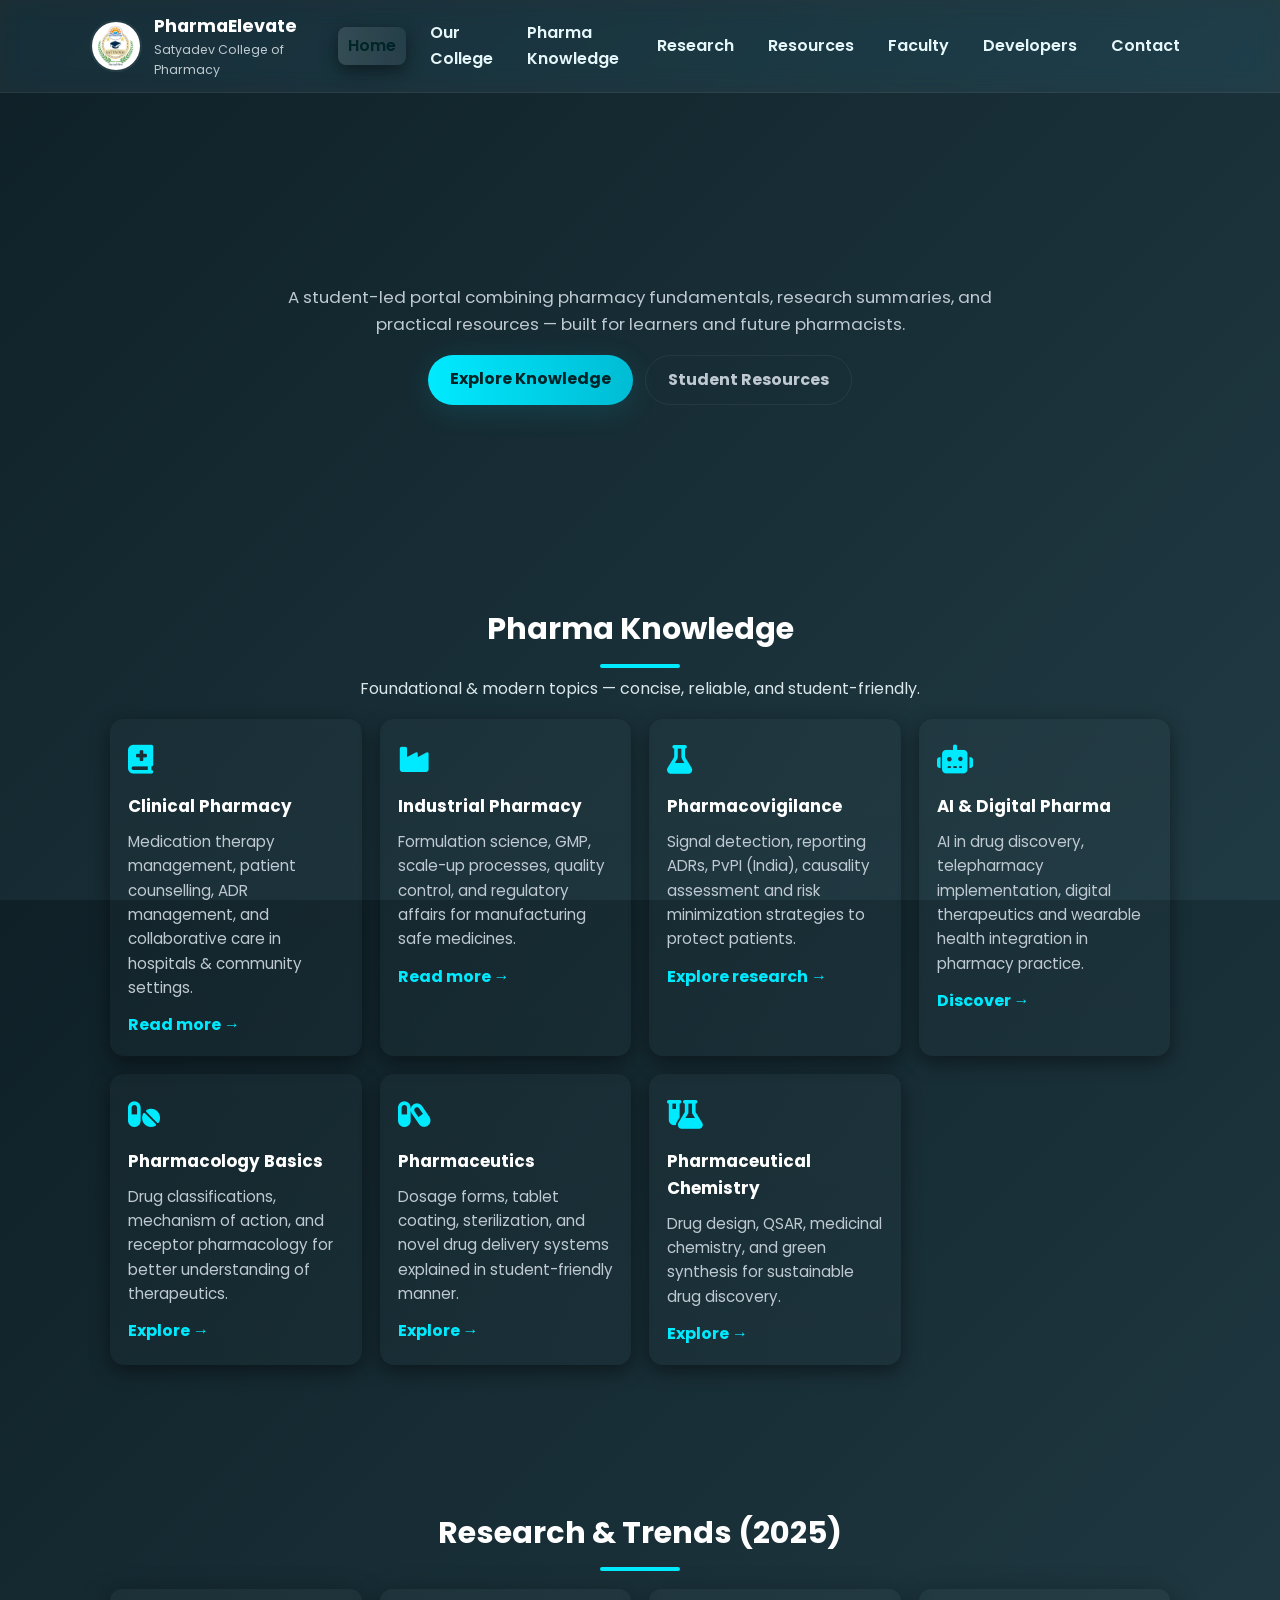
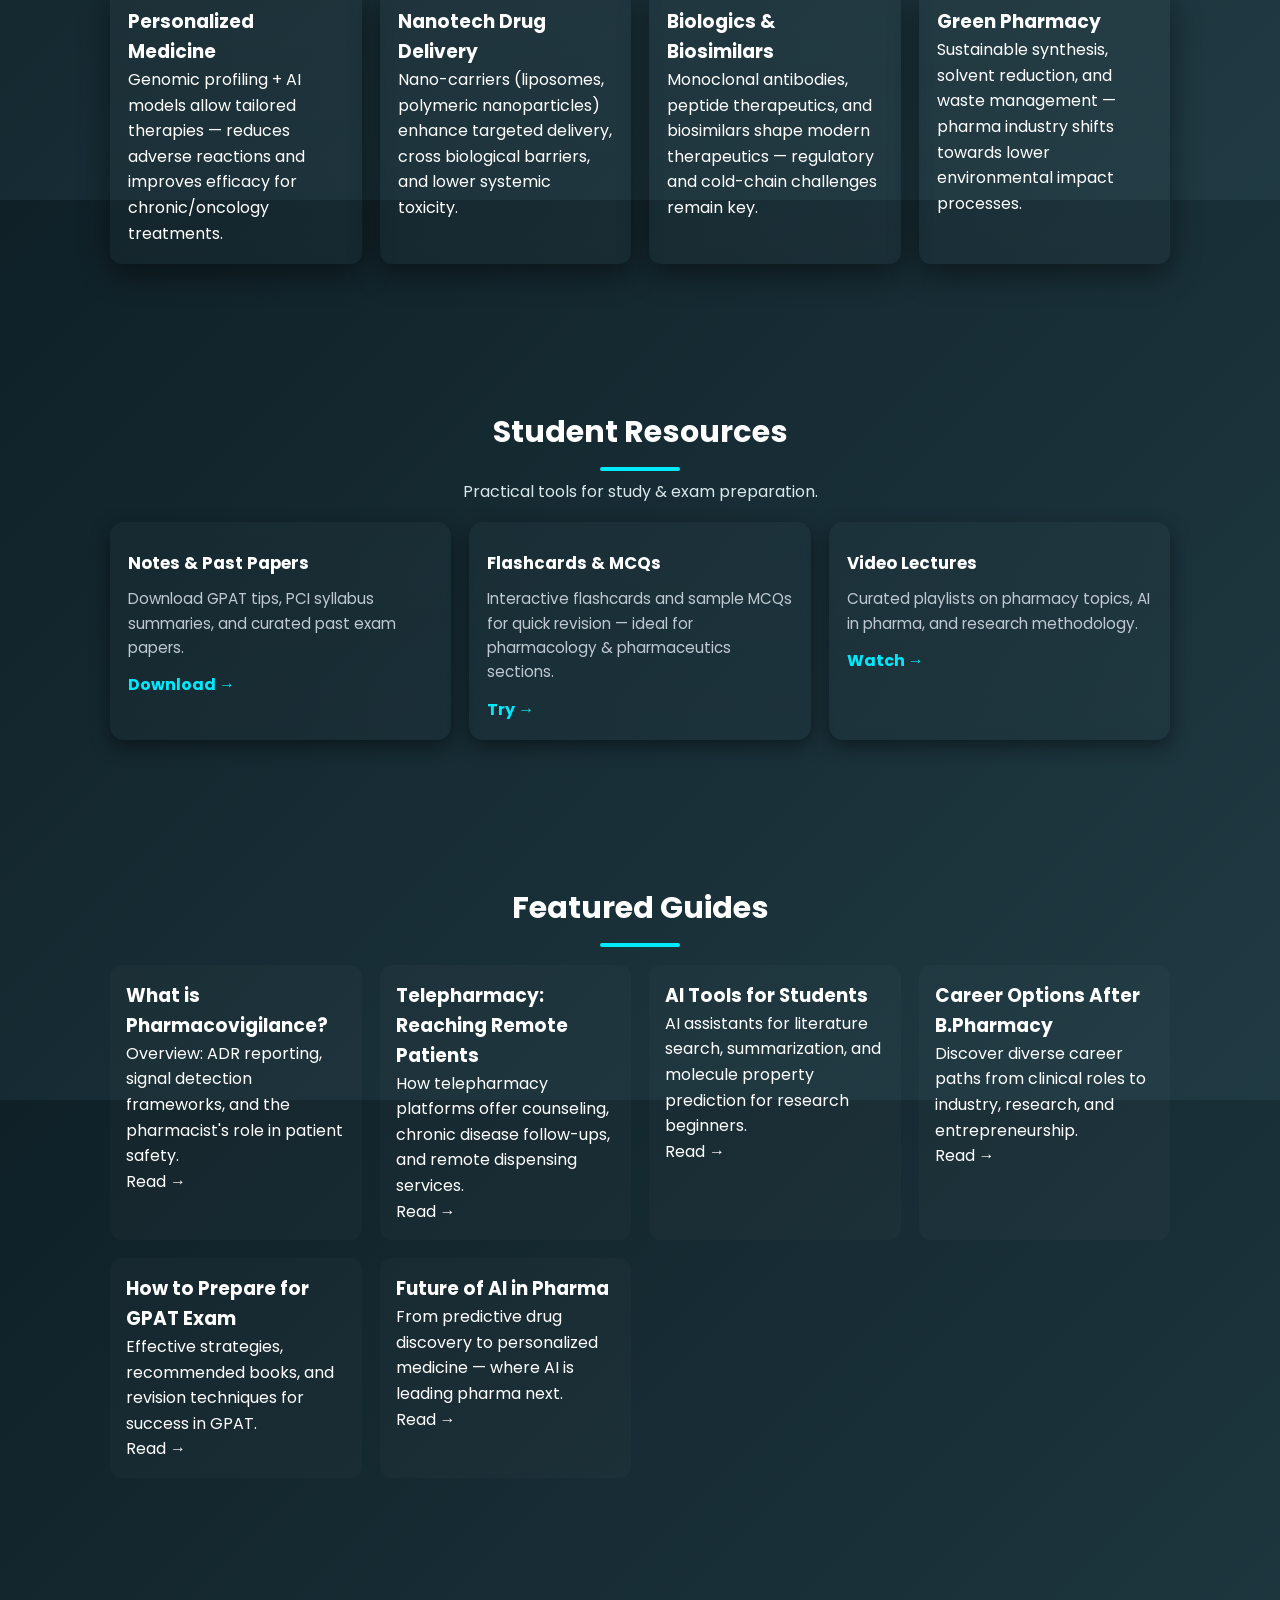
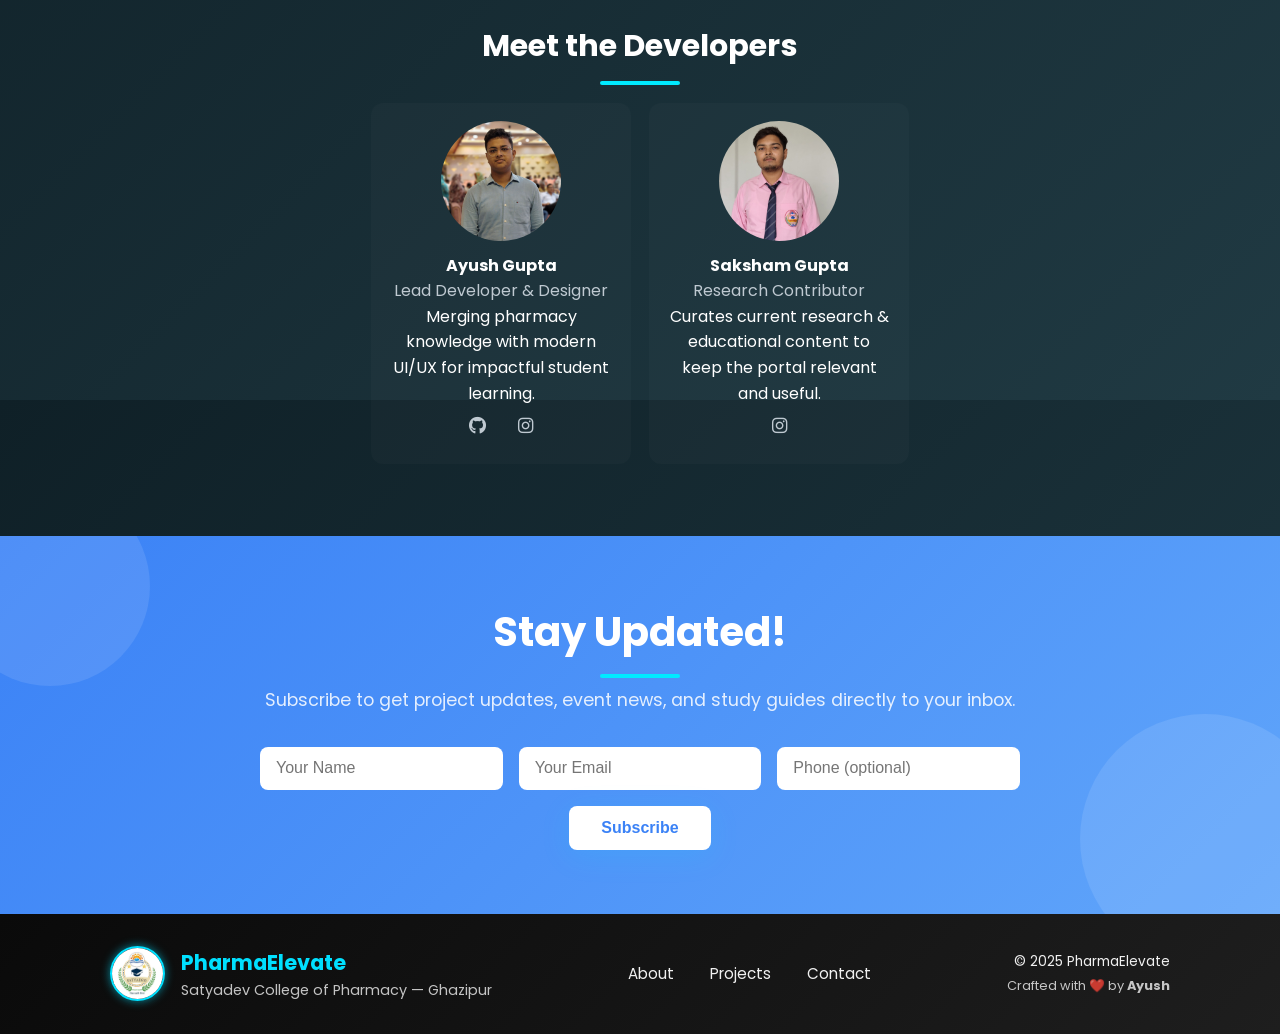
==== index.html @ 44f9075c "Update index.html" ====
<!doctype html>
<html lang="en">
<head>
  <meta charset="utf-8" />
  <meta name="viewport" content="width=device-width,initial-scale=1" />
  <title>PharmaElevate — Elevating Pharma Education</title>

  <!-- SEO -->
  <meta name="description" content="PharmaElevate — A student-led B.Pharmacy project (Satyadev College of Pharmacy). Learn about pharmacy scope, pharmacovigilance, AI in pharma, telepharmacy, student resources and college events." />
  <meta name="keywords" content="Pharmacy Education, Pharmacovigilance, Telepharmacy, AI Drug Discovery, Pharma Careers, Satyadev College of Pharmacy, PharmaElevate" />
  <meta name="author" content="Ayush Gupta, Saksham Gupta" />

  <!-- Favicon -->
  <link rel="icon" type="image/png" href="assists/scp.jpg">

  <!-- Fonts & icons -->
  <link href="https://fonts.googleapis.com/css2?family=Poppins:wght@300;400;600;700&display=swap" rel="stylesheet">
  <link href="https://cdnjs.cloudflare.com/ajax/libs/font-awesome/6.4.0/css/all.min.css" rel="stylesheet">

  <!-- Main CSS -->
  <link rel="stylesheet" href="style.css">
</head>
<body>

  <!-- NAVBAR -->
  <header class="nav-glass" id="site-header" role="banner">
    <div class="nav-inner container">
      <a class="brand" href="index.html" aria-label="PharmaElevate home">
        <img src="assists/scp.jpg" alt="Satyadev College Logo" class="brand-logo">
        <div class="brand-text">
          <div class="brand-title">PharmaElevate</div>
          <div class="brand-sub">Satyadev College of Pharmacy</div>
        </div>
      </a>
      
      <nav class="nav-links" id="navLinks" aria-label="Main navigation">
  <a href="#home" class="active">Home</a>
  <a href="College.html">Our College</a>
  <a href="#knowledge">Pharma Knowledge</a>
  <a href="#research">Research</a>
  <a href="#resources">Resources</a>
  <a href="faculty.html">Faculty</a>
  <a href="#developers">Developers</a>
  <a href="#contact">Contact</a>
      </nav>

      <button id="menuBtn" class="menu-btn" aria-controls="navLinks" aria-expanded="false" aria-label="Toggle menu">
        <i class="fa fa-bars"></i>
      </button>
    </div>
  </header>

  <!-- HERO -->
  <main>
    <section id="home" class="hero" aria-labelledby="hero-heading">
      <div class="hero-bg" aria-hidden="true">
        <svg class="molecules" viewBox="0 0 800 400" preserveAspectRatio="none" aria-hidden="true">
          <circle cx="60" cy="60" r="14" />
          <circle cx="720" cy="120" r="8" />
          <circle cx="420" cy="30" r="10" />
          <circle cx="320" cy="340" r="18" />
          <circle cx="680" cy="320" r="12" />
        </svg>
      </div>

      <div class="hero-inner container">
        <h1 id="hero-heading" class="hero-title" aria-live="polite">
          <span class="anim-word">Discover</span>
          <span class="anim-word">Learn</span>
          <span class="anim-word">Elevate</span>
        </h1>

        <p class="hero-sub">A student-led portal combining pharmacy fundamentals, research summaries, and practical resources — built for learners and future pharmacists.</p>

        <div class="hero-ctas">
          <a href="#knowledge" class="btn primary">Explore Knowledge</a>
          <a href="#resources" class="btn ghost">Student Resources</a>
        </div>
      </div>
    </section>

    <!-- KNOWLEDGE -->
    <section class="section highlights" id="knowledge" aria-labelledby="knowledge-heading">
      <div class="container">
        <h2 id="knowledge-heading" class="section-heading">Pharma Knowledge</h2>
        <p class="lead center muted">Foundational & modern topics — concise, reliable, and student-friendly.</p>

        <div class="cards-grid">
          <article class="card hover-float reveal" data-reveal>
            <div class="card-icon"><i class="fa-solid fa-book-medical"></i></div>
            <h3>Clinical Pharmacy</h3>
            <p>Medication therapy management, patient counselling, ADR management, and collaborative care in hospitals & community settings.</p>
            <a class="card-link" href="resources/clinical.html">Read more →</a>
          </article>

          <article class="card hover-float reveal" data-reveal>
            <div class="card-icon"><i class="fa-solid fa-industry"></i></div>
            <h3>Industrial Pharmacy</h3>
            <p>Formulation science, GMP, scale-up processes, quality control, and regulatory affairs for manufacturing safe medicines.</p>
            <a class="card-link" href="resources/industrial.html">Read more →</a>
          </article>

          <article class="card hover-float reveal" data-reveal>
            <div class="card-icon"><i class="fa-solid fa-flask"></i></div>
            <h3>Pharmacovigilance</h3>
            <p>Signal detection, reporting ADRs, PvPI (India), causality assessment and risk minimization strategies to protect patients.</p>
            <a class="card-link" href="resources/pharmacovigilance.html">Explore research →</a>
          </article>

          <article class="card hover-float reveal" data-reveal>
            <div class="card-icon"><i class="fa-solid fa-robot"></i></div>
            <h3>AI & Digital Pharma</h3>
            <p>AI in drug discovery, telepharmacy implementation, digital therapeutics and wearable health integration in pharmacy practice.</p>
            <a class="card-link" href="resources/ai.html">Discover →</a>
          </article>

          <article class="card hover-float reveal" data-reveal>
            <div class="card-icon"><i class="fa-solid fa-pills"></i></div>
            <h3>Pharmacology Basics</h3>
            <p>Drug classifications, mechanism of action, and receptor pharmacology for better understanding of therapeutics.</p>
            <a class="card-link" href="resources/pharmacology.html">Explore →</a>
          </article>

          <article class="card hover-float reveal" data-reveal>
            <div class="card-icon"><i class="fa-solid fa-capsules"></i></div>
            <h3>Pharmaceutics</h3>
            <p>Dosage forms, tablet coating, sterilization, and novel drug delivery systems explained in student-friendly manner.</p>
            <a class="card-link" href="resources/pharmaceutics.html">Explore →</a>
          </article>

          <article class="card hover-float reveal" data-reveal>
            <div class="card-icon"><i class="fa-solid fa-flask-vial"></i></div>
            <h3>Pharmaceutical Chemistry</h3>
            <p>Drug design, QSAR, medicinal chemistry, and green synthesis for sustainable drug discovery.</p>
            <a class="card-link" href="resources/chemistry.html">Explore →</a>
          </article>
        </div>
      </div>
    </section>

    <!-- RESEARCH -->
    <section class="section research" id="research" aria-labelledby="research-heading">
      <div class="container">
        <h2 id="research-heading" class="section-heading">Research & Trends (2025)</h2>
        <div class="research-grid">
          <div class="research-card reveal" data-reveal>
            <h3>Personalized Medicine</h3>
            <p>Genomic profiling + AI models allow tailored therapies — reduces adverse reactions and improves efficacy for chronic/oncology treatments.</p>
          </div>

          <div class="research-card reveal" data-reveal>
            <h3>Nanotech Drug Delivery</h3>
            <p>Nano-carriers (liposomes, polymeric nanoparticles) enhance targeted delivery, cross biological barriers, and lower systemic toxicity.</p>
          </div>

          <div class="research-card reveal" data-reveal>
            <h3>Biologics & Biosimilars</h3>
            <p>Monoclonal antibodies, peptide therapeutics, and biosimilars shape modern therapeutics — regulatory and cold-chain challenges remain key.</p>
          </div>

          <div class="research-card reveal" data-reveal>
            <h3>Green Pharmacy</h3>
            <p>Sustainable synthesis, solvent reduction, and waste management — pharma industry shifts towards lower environmental impact processes.</p>
          </div>
        </div>
      </div>
    </section>

    <!-- RESOURCES -->
    <section class="section resources" id="resources" aria-labelledby="resources-heading">
      <div class="container">
        <h2 id="resources-heading" class="section-heading">Student Resources</h2>
        <p class="lead center muted">Practical tools for study & exam preparation.</p>

        <div class="cards-grid">
          <article class="card hover-float reveal" data-reveal>
            <h3>Notes & Past Papers</h3>
            <p>Download GPAT tips, PCI syllabus summaries, and curated past exam papers.</p>
            <a href="resources/notes.html" class="card-link">Download →</a>
          </article>

          <article class="card hover-float reveal" data-reveal>
            <h3>Flashcards & MCQs</h3>
            <p>Interactive flashcards and sample MCQs for quick revision — ideal for pharmacology & pharmaceutics sections.</p>
            <a href="resources/flashcards.html" class="card-link">Try →</a>
          </article>

          <article class="card hover-float reveal" data-reveal>
            <h3>Video Lectures</h3>
            <p>Curated playlists on pharmacy topics, AI in pharma, and research methodology.</p>
            <a href="https://www.youtube.com/results?search_query=pharmacy+lectures" target="_blank" class="card-link">Watch →</a>
          </article>
        </div>
      </div>
    </section>

    <!-- FEATURED ARTICLES -->
    <section class="section articles" aria-labelledby="articles-heading">
      <div class="container">
        <h2 id="articles-heading" class="section-heading">Featured Guides</h2>
        <div class="article-grid cards-grid">
          <article class="article-card reveal" data-reveal>
            <h3>What is Pharmacovigilance?</h3>
            <p>Overview: ADR reporting, signal detection frameworks, and the pharmacist's role in patient safety.</p>
            <a href="articles/pharmacovigilance.html" class="read-more">Read →</a>
          </article>

          <article class="article-card reveal" data-reveal>
            <h3>Telepharmacy: Reaching Remote Patients</h3>
            <p>How telepharmacy platforms offer counseling, chronic disease follow-ups, and remote dispensing services.</p>
            <a href="articles/telepharmacy.html" class="read-more">Read →</a>
          </article>

          <article class="article-card reveal" data-reveal>
            <h3>AI Tools for Students</h3>
            <p>AI assistants for literature search, summarization, and molecule property prediction for research beginners.</p>
            <a href="articles/ai-tools.html" class="read-more">Read →</a>
          </article>

          <article class="article-card reveal" data-reveal>
            <h3>Career Options After B.Pharmacy</h3>
            <p>Discover diverse career paths from clinical roles to industry, research, and entrepreneurship.</p>
            <a href="articles/careers.html" class="read-more">Read →</a>
          </article>

          <article class="article-card reveal" data-reveal>
            <h3>How to Prepare for GPAT Exam</h3>
            <p>Effective strategies, recommended books, and revision techniques for success in GPAT.</p>
            <a href="articles/gpat.html" class="read-more">Read →</a>
          </article>

          <article class="article-card reveal" data-reveal>
            <h3>Future of AI in Pharma</h3>
            <p>From predictive drug discovery to personalized medicine — where AI is leading pharma next.</p>
            <a href="articles/future-ai.html" class="read-more">Read →</a>
          </article>
        </div>
      </div>
    </section>

    <!-- DEVELOPERS -->
    <section class="section developers" id="developers" aria-labelledby="developers-heading">
      <div class="container narrow">
        <h2 id="developers-heading" class="section-heading">Meet the Developers</h2>
        <div class="dev-grid">
          <div class="dev-card reveal" data-reveal>
            <img class="dev-img" src="assists/ayupfp.jpg" alt="Ayush Gupta">
            <h4>Ayush Gupta</h4>
            <p class="muted">Lead Developer & Designer</p>
            <p class="bio">Merging pharmacy knowledge with modern UI/UX for impactful student learning.</p>
            <div class="socials">
              <a href="https://github.com/2025xsukoon" target="_blank" rel="noopener"><i class="fa-brands fa-github"></i></a>
              <a href="https://ayushx.vercel.app/" target="_blank" rel="noopener"><i class="fa-brands fa-website"></i></a>
              <a href="https://www.instagram.com/hey.ayyuuu" target="_blank" rel="noopener"><i class="fa-brands fa-instagram"></i></a>
            </div>
          </div>

          <div class="dev-card reveal" data-reveal>
            <img class="dev-img" src="assists/sakpfp.jpg" alt="Saksham Gupta">
            <h4>Saksham Gupta</h4>
            <p class="muted">Research Contributor</p>
            <p class="bio">Curates current research & educational content to keep the portal relevant and useful.</p>
            <div class="socials">
              <a href="https://www.instagram.com/sakshamguptax" target="_blank" rel="noopener"><i class="fa-brands fa-instagram"></i></a>
            </div>
          </div>
        </div>
      </div>
    </section>

    <!-- NEWSLETTER CTA -->
<section class="section cta" aria-labelledby="subscribe" style="background: linear-gradient(135deg, #3b82f6, #60a5fa); color: #fff; padding: 4rem 0; position: relative; overflow: hidden;">
  <div class="container" style="max-width: 800px; margin: 0 auto; text-align: center; position: relative; z-index: 2;">
    
    <h2 id="subscribe" class="section-heading" style="font-size: 2.5rem; margin-bottom: 0.5rem;">Stay Updated!</h2>
    <p style="font-size: 1.1rem; margin-bottom: 2rem; color: rgba(255,255,255,0.85);">Subscribe to get project updates, event news, and study guides directly to your inbox.</p>
    
    <form class="subscribe-form" name="subscribe" method="POST" data-netlify="true" aria-label="Subscribe form" style="display: flex; flex-wrap: wrap; gap: 1rem; justify-content: center;">
      <input type="hidden" name="form-name" value="subscribe">

      <input name="name" type="text" placeholder="Your Name" required style="flex: 1 1 200px; padding: 0.8rem 1rem; border-radius: 8px; border: none; font-size: 1rem;">
      <input name="email" type="email" placeholder="Your Email" required style="flex: 1 1 200px; padding: 0.8rem 1rem; border-radius: 8px; border: none; font-size: 1rem;">
      <input name="phone" type="tel" placeholder="Phone (optional)" style="flex: 1 1 200px; padding: 0.8rem 1rem; border-radius: 8px; border: none; font-size: 1rem;">

      <button class="btn primary" type="submit" style="background: #fff; color: #3b82f6; padding: 0.8rem 2rem; border-radius: 8px; font-size: 1rem; font-weight: 600; cursor: pointer; transition: 0.3s; border: none;">Subscribe</button>
    </form>
  </div>

  <!-- Optional decorative shapes -->
  <div style="position: absolute; top: -50px; left: -50px; width: 200px; height: 200px; background: rgba(255,255,255,0.1); border-radius: 50%; z-index: 1;"></div>
  <div style="position: absolute; bottom: -50px; right: -50px; width: 250px; height: 250px; background: rgba(255,255,255,0.1); border-radius: 50%; z-index: 1;"></div>
</section>

  <!-- FOOTER -->
<footer id="contact" class="footer" role="contentinfo">
  <div class="container footer-inner">
    
    <!-- Left -->
    <div class="footer-left">
      <img src="assists/scp.jpg" alt="Satyadev College Logo" class="foot-logo">
      <div class="footer-brand">
        <h3>PharmaElevate</h3>
        <p>Satyadev College of Pharmacy — Ghazipur</p>
      </div>
    </div>

    <!-- Center (Optional Quick Links) -->
    <div class="footer-center">
      <a href="https://ayushx.vercel.app">About</a>
      <a href="GenCapsule.html">Projects</a>
      <a href="#contact">Contact</a>
    </div>

    <!-- Right -->
    <div class="footer-right">
      <p class="copyright">© 2025 PharmaElevate</p>
      <p class="dev-credit">Crafted with ❤️ by <strong>Ayush</strong></p>
    </div>

  </div>
</footer>

  <!-- JS -->
  <script src="script.js" defer></script>
</body>
</html>
---- style.css ----
/* ===== Global ===== */
* { box-sizing: border-box; margin: 0; padding: 0; }
:root{
  --bg1: #0f2027;
  --bg2: #203a43;
  --accent: #00eaff;
  --muted: #bfc9d1;
  --glass: rgba(255,255,255,0.06);
}
html,body{height:100%}
body{
  font-family: 'Poppins', sans-serif;
  background: linear-gradient(135deg,var(--bg1),var(--bg2));
  color: #fff;
  -webkit-font-smoothing:antialiased;
  -moz-osx-font-smoothing:grayscale;
  line-height:1.6;
}
a{ color:inherit; text-decoration:none; }
img{ max-width:100%; display:block; }

/* ===== Utility & layout ===== */
.container{ max-width:1100px; margin:0 auto; padding:0 20px; }
.narrow{ max-width:900px; margin: 0 auto; }
.center{text-align:center;}
.muted{ color:var(--muted); }
.lead{ color: #dbe8eb; margin-bottom:18px; }

/* ===== Navbar ===== */
.nav-glass{
  position: sticky; top:0; width:100%; z-index:1200;
  background: var(--glass);
  backdrop-filter: blur(12px) saturate(150%);
  border-bottom: 1px solid rgba(255,255,255,0.06);
}
.nav-inner{ display:flex; align-items:center; justify-content:space-between; padding:12px 0; gap:12px; }
.brand{ display:flex; align-items:center; gap:12px; }
.brand-logo{ width:52px; height:52px; border-radius:50%; object-fit:cover; border:2px solid rgba(255,255,255,0.06); }
.brand-title{ font-weight:700; font-size:1.1rem; }
.brand-sub{ font-size:0.78rem; color:var(--muted); }

.nav-links{ display:flex; gap:14px; align-items:center; }
.nav-links a{ padding:6px 10px; border-radius:8px; transition: all .22s ease; font-weight:600; color:#e6f7fa; }
.nav-links a:hover, .nav-links a.active{ background: linear-gradient(90deg, rgba(255,255,255,0.12), rgba(255,255,255,0.06)); color:#002428; box-shadow: 0 6px 18px rgba(0,0,0,0.45); }
.menu-btn{ display:none; background:none; border:none; color:#fff; font-size:1.3rem; }

/* ===== Hero ===== */
.hero{ position:relative; padding:100px 0 70px; overflow:hidden; }
.hero-bg{ position:absolute; inset:0; pointer-events:none; opacity:0.12; }
.molecules{ width:120%; height:120%; transform:translate(-10%,-10%); fill:none; stroke:rgba(255,255,255,0.12); stroke-width:1.4; filter: blur(6px); }

.hero-inner{ position:relative; z-index:2; text-align:center; padding:10px 0 40px; }
.hero-title{ font-size:2.6rem; letter-spacing:0.6px; margin-bottom:14px; font-weight:700; }
.anim-word{ display:inline-block; opacity:0; transform:translateY(20px); animation:fadeWords 6s infinite; padding: 0 8px; }
.anim-word:nth-child(1){ animation-delay:0s; }
.anim-word:nth-child(2){ animation-delay:2s; }
.anim-word:nth-child(3){ animation-delay:4s; }
@keyframes fadeWords {
  0%,100%{ opacity:0; transform:translateY(20px); }
  20%,80%{ opacity:1; transform:translateY(0); }
}
.hero-sub{ max-width:720px; margin:10px auto 18px; color:var(--muted); font-size:1.05rem; }
.hero-ctas{ margin:18px 0; display:flex; justify-content:center; gap:12px; flex-wrap:wrap; }
.btn{
  display:inline-block; padding:11px 22px; border-radius:28px; font-weight:700; cursor:pointer; border:0;
  transition: transform .18s ease, box-shadow .18s ease;
}
.btn:active{ transform: translateY(1px); }
.btn.primary{ background: linear-gradient(90deg,var(--accent), #00bcd4); color:#002428; box-shadow: 0 6px 30px rgba(0,234,255,0.12); }
.btn.ghost{ background: transparent; border:1px solid rgba(255,255,255,0.06); color:var(--muted); }

.hero-stats{ display:flex; gap:36px; justify-content:center; margin-top:36px; flex-wrap:wrap; }
.stat{ text-align:center; min-width:110px; }
.stat strong{ font-size:2rem; display:block; color:#fff; }
.stat span{ display:block; color:var(--muted); font-size:0.95rem; }

/* ===== Sections & cards ===== */
.section{ padding:72px 0; }
.section-heading{ font-size:1.9rem; margin-bottom:8px; text-align:center; position:relative; font-weight:700; }
.section-heading::after{ content:""; display:block; width:80px; height:4px; background:var(--accent); margin:10px auto 0; border-radius:3px; }

.cards-grid{ display:grid; grid-template-columns:repeat(auto-fit,minmax(240px,1fr)); gap:18px; margin-top:18px; }
.card{ background: linear-gradient(180deg, rgba(255,255,255,0.02), rgba(255,255,255,0.01)); padding:18px; border-radius:14px; transition: transform .28s ease, box-shadow .28s ease; box-shadow: 0 6px 20px rgba(0,0,0,0.45); }
.card h3{ margin:10px 0; font-size:1.05rem; }
.card p{ color:var(--muted); font-size:0.95rem; }
.card-link{ display:inline-block; margin-top:12px; font-weight:700; color:var(--accent); }

.card-icon{ font-size:1.8rem; color:var(--accent); }

/* hover float */
.hover-float:hover{ transform: translateY(-10px); box-shadow: 0 24px 50px rgba(0,0,0,0.6), 0 0 20px rgba(0,234,255,0.06); }

/* Research cards */
.research-grid{ display:grid; grid-template-columns:repeat(auto-fit,minmax(240px,1fr)); gap:18px; margin-top:18px; }
.research-card{ padding:18px; border-radius:12px; background: linear-gradient(180deg, rgba(255,255,255,0.03), rgba(255,255,255,0.015)); box-shadow: 0 10px 30px rgba(0,0,0,0.45); }

/* Articles */
.article-grid{ display:grid; grid-template-columns:repeat(auto-fit,minmax(220px,1fr)); gap:18px; margin-top:18px; }
.article-card{ padding:16px; border-radius:12px; background: rgba(255,255,255,0.02); }

/* Developers */
.dev-grid{ display:flex; gap:18px; justify-content:center; flex-wrap:wrap; margin-top:18px; }
.dev-card{ width:260px; padding:18px; border-radius:12px; text-align:center; background: rgba(255,255,255,0.02); transition: transform .28s ease, box-shadow .28s ease; }
.dev-card:hover{ transform: translateY(-6px) scale(1.02); box-shadow: 0 30px 60px rgba(0,0,0,0.6); }
.dev-img{ width:120px; height:120px; border-radius:50%; object-fit:cover; margin:0 auto 12px; }

/* socials */
.socials a{ display:inline-block; margin:6px 6px; color:var(--muted); font-size:1.1rem; transition: transform .18s; }
.socials a:hover{ transform: translateY(-4px); color:var(--accent); }

/* Footer */
.footer {
  background: linear-gradient(135deg, #0a0a0a, #1e1e1e);
  color: #f1f1f1;
  padding: 2rem 0;
  font-family: 'Poppins', sans-serif;
}

.footer-inner {
  display: flex;
  justify-content: space-between;
  align-items: center;
  flex-wrap: wrap;
  gap: 1.5rem;
}

.footer-left {
  display: flex;
  align-items: center;
  gap: 1rem;
}

.foot-logo {
  width: 55px;
  height: 55px;
  border-radius: 50%;
  border: 2px solid #00e0ff;
  box-shadow: 0 0 10px rgba(0,224,255,0.6);
}

.footer-brand h3 {
  margin: 0;
  font-size: 1.3rem;
  color: #00e0ff;
}

.footer-brand p {
  margin: 0;
  font-size: 0.9rem;
  opacity: 0.8;
}

.footer-center a {
  margin: 0 1rem;
  text-decoration: none;
  color: #f1f1f1;
  font-size: 0.95rem;
  transition: color 0.3s ease;
}

.footer-center a:hover {
  color: #00e0ff;
}

.footer-right {
  text-align: right;
  font-size: 0.85rem;
}

.dev-credit {
  margin-top: 0.2rem;
  font-size: 0.8rem;
  opacity: 0.8;
}
/* Reveal on scroll (initial state) */
.reveal{ opacity:0; transform: translateY(22px) scale(0.99); transition: opacity .6s ease, transform .6s ease; }
.reveal.visible{ opacity:1; transform: translateY(0) scale(1); }

/* Responsive */
@media (max-width: 880px){
  .hero-title{ font-size:2.1rem; }
  .brand-title{ font-size:1rem; }
}
@media (max-width: 768px){
  .nav-links{ position:absolute; top:70px; right:20px; background: rgba(0,0,0,0.65); border-radius:12px; padding:14px; display:none; flex-direction:column; min-width:180px; box-shadow: 0 20px 50px rgba(0,0,0,0.6); }
  .nav-links.show{ display:flex; }
  .menu-btn{ display:block; }
  .footer-inner{ justify-content:center; text-align:center; }
  .container{ padding-left:16px; padding-right:16px; }
}
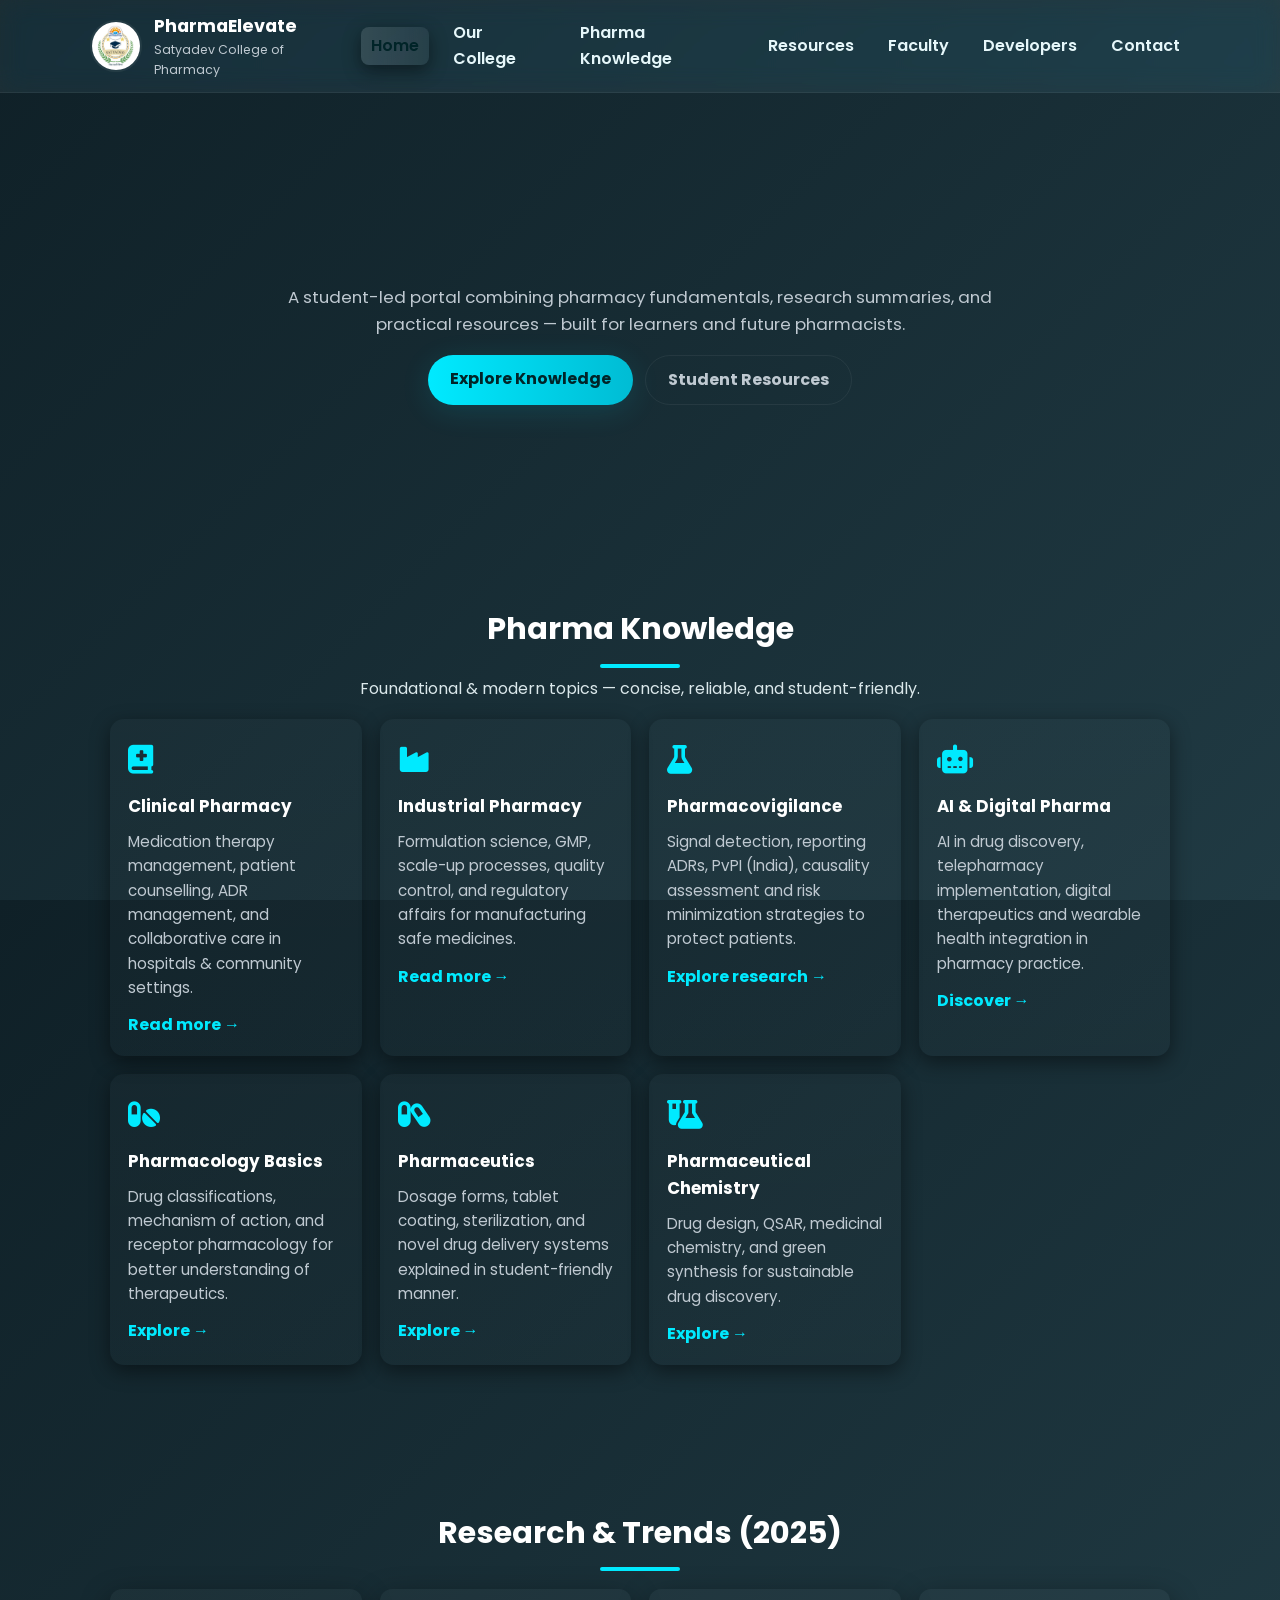
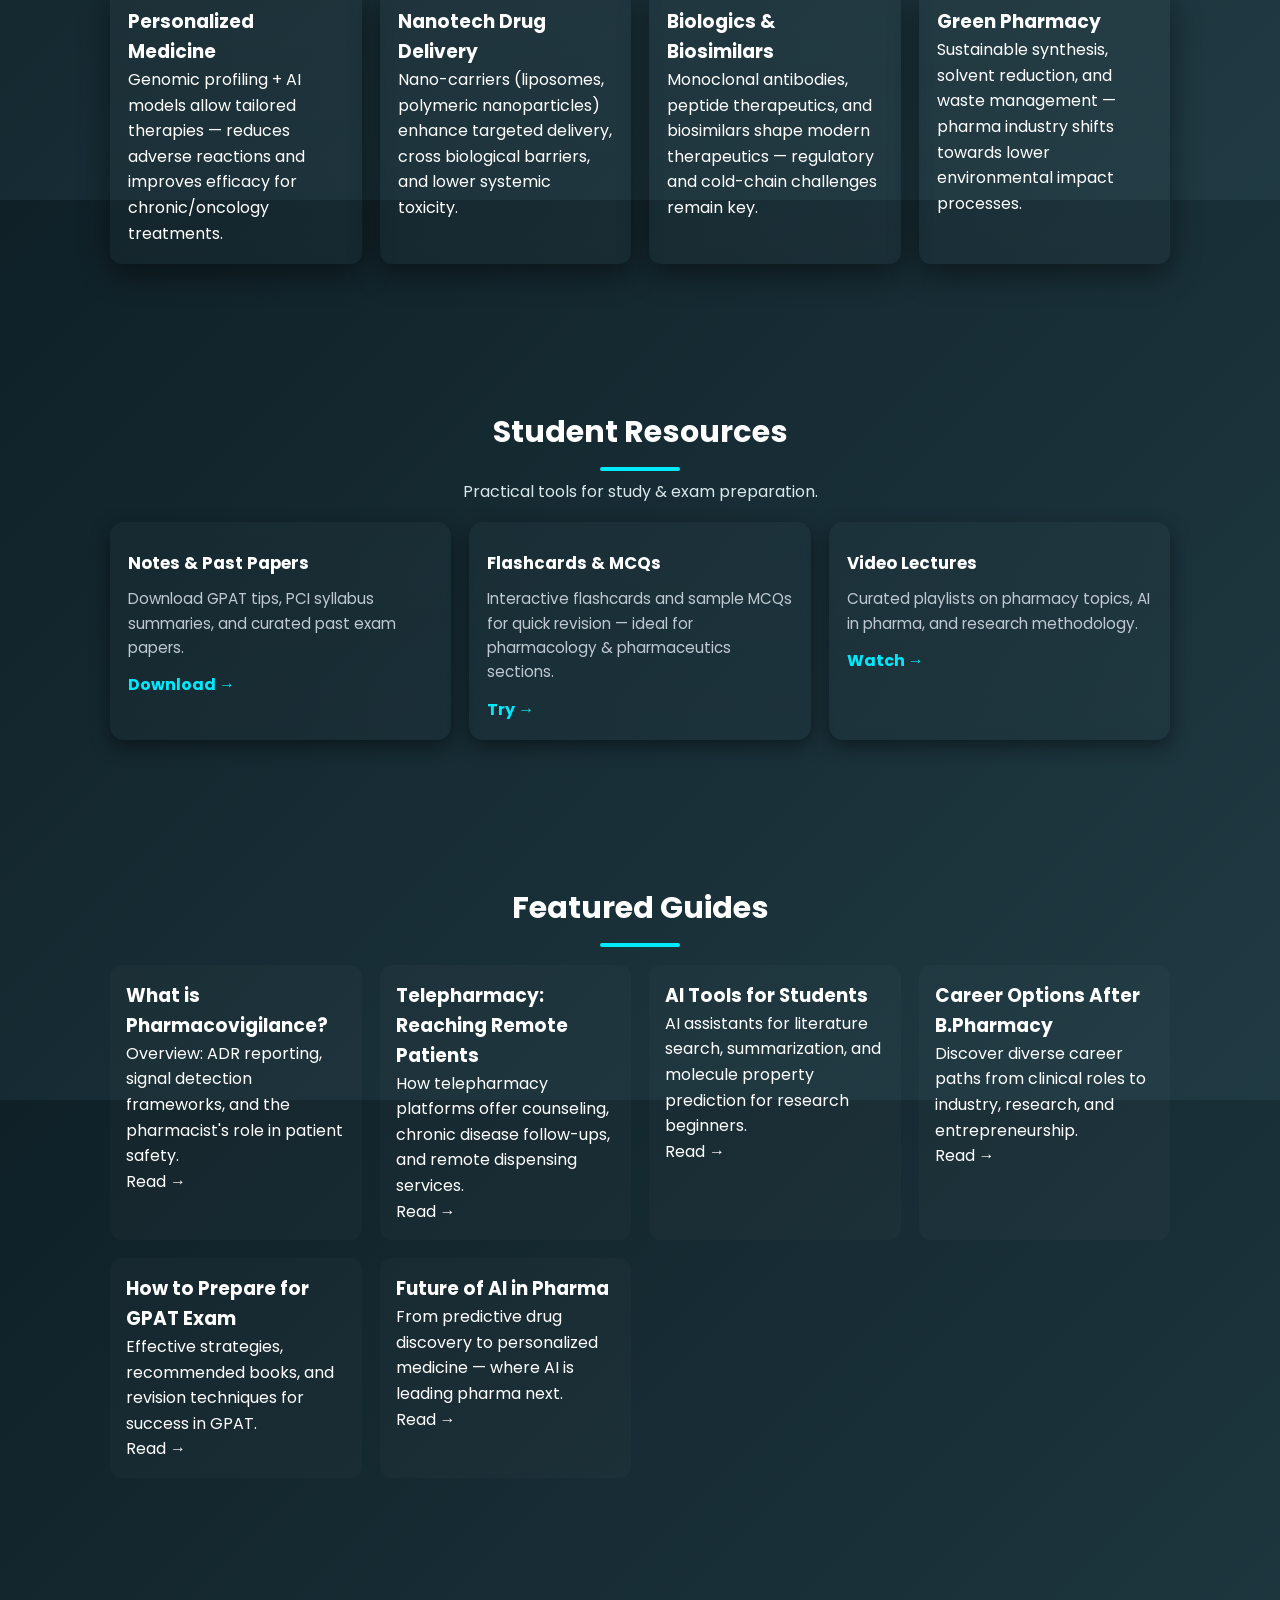
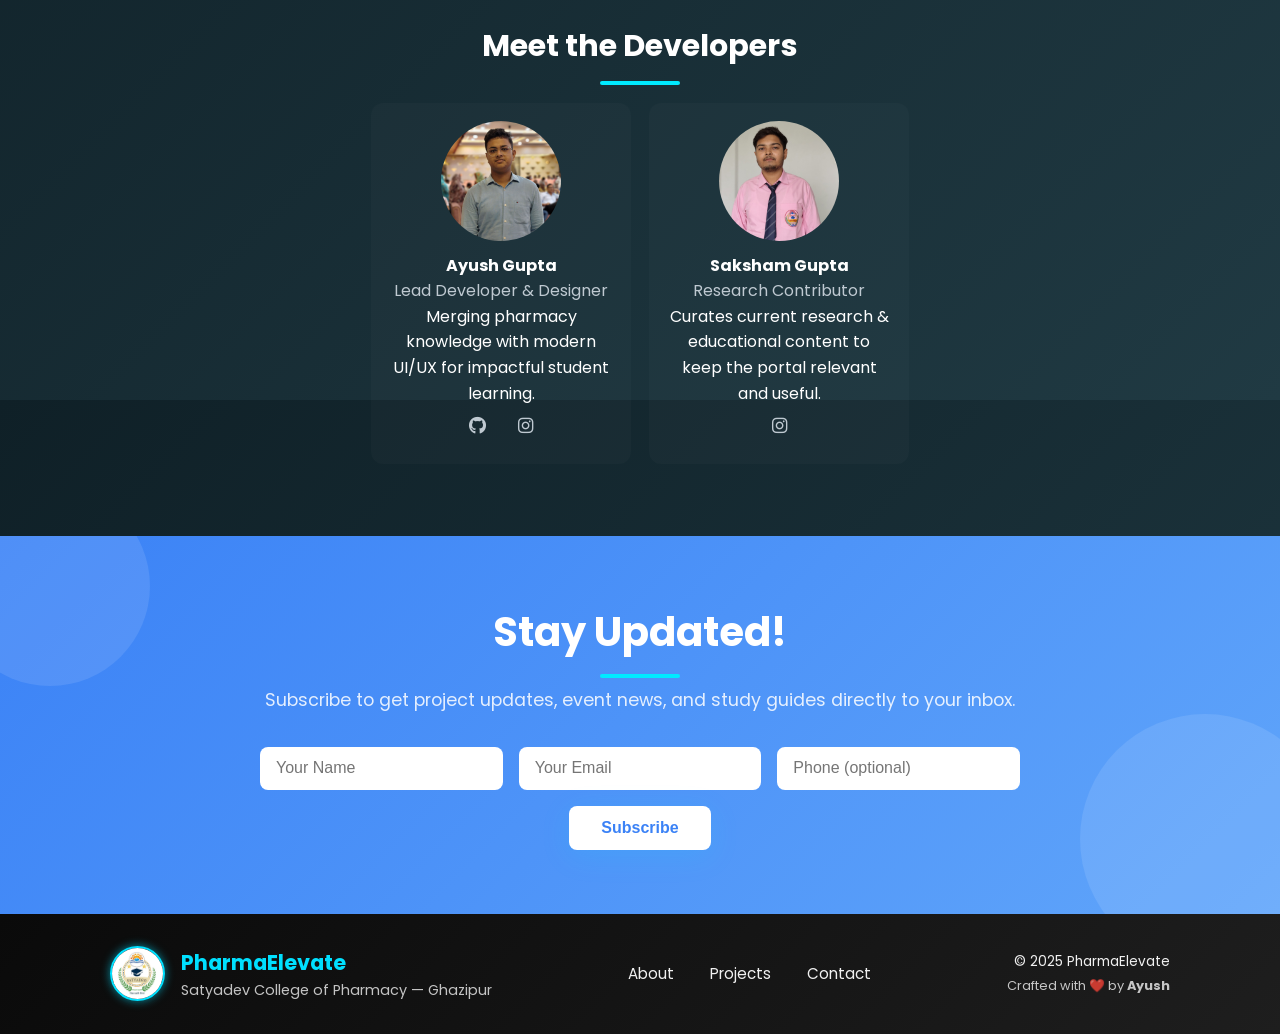
==== commit c15bf2ad: "Update index.html" ====
--- a/index.html
+++ b/index.html
@@ -37,7 +37,6 @@
   <a href="#home" class="active">Home</a>
   <a href="College.html">Our College</a>
   <a href="#knowledge">Pharma Knowledge</a>
-  <a href="#research">Research</a>
   <a href="#resources">Resources</a>
   <a href="faculty.html">Faculty</a>
   <a href="#developers">Developers</a>
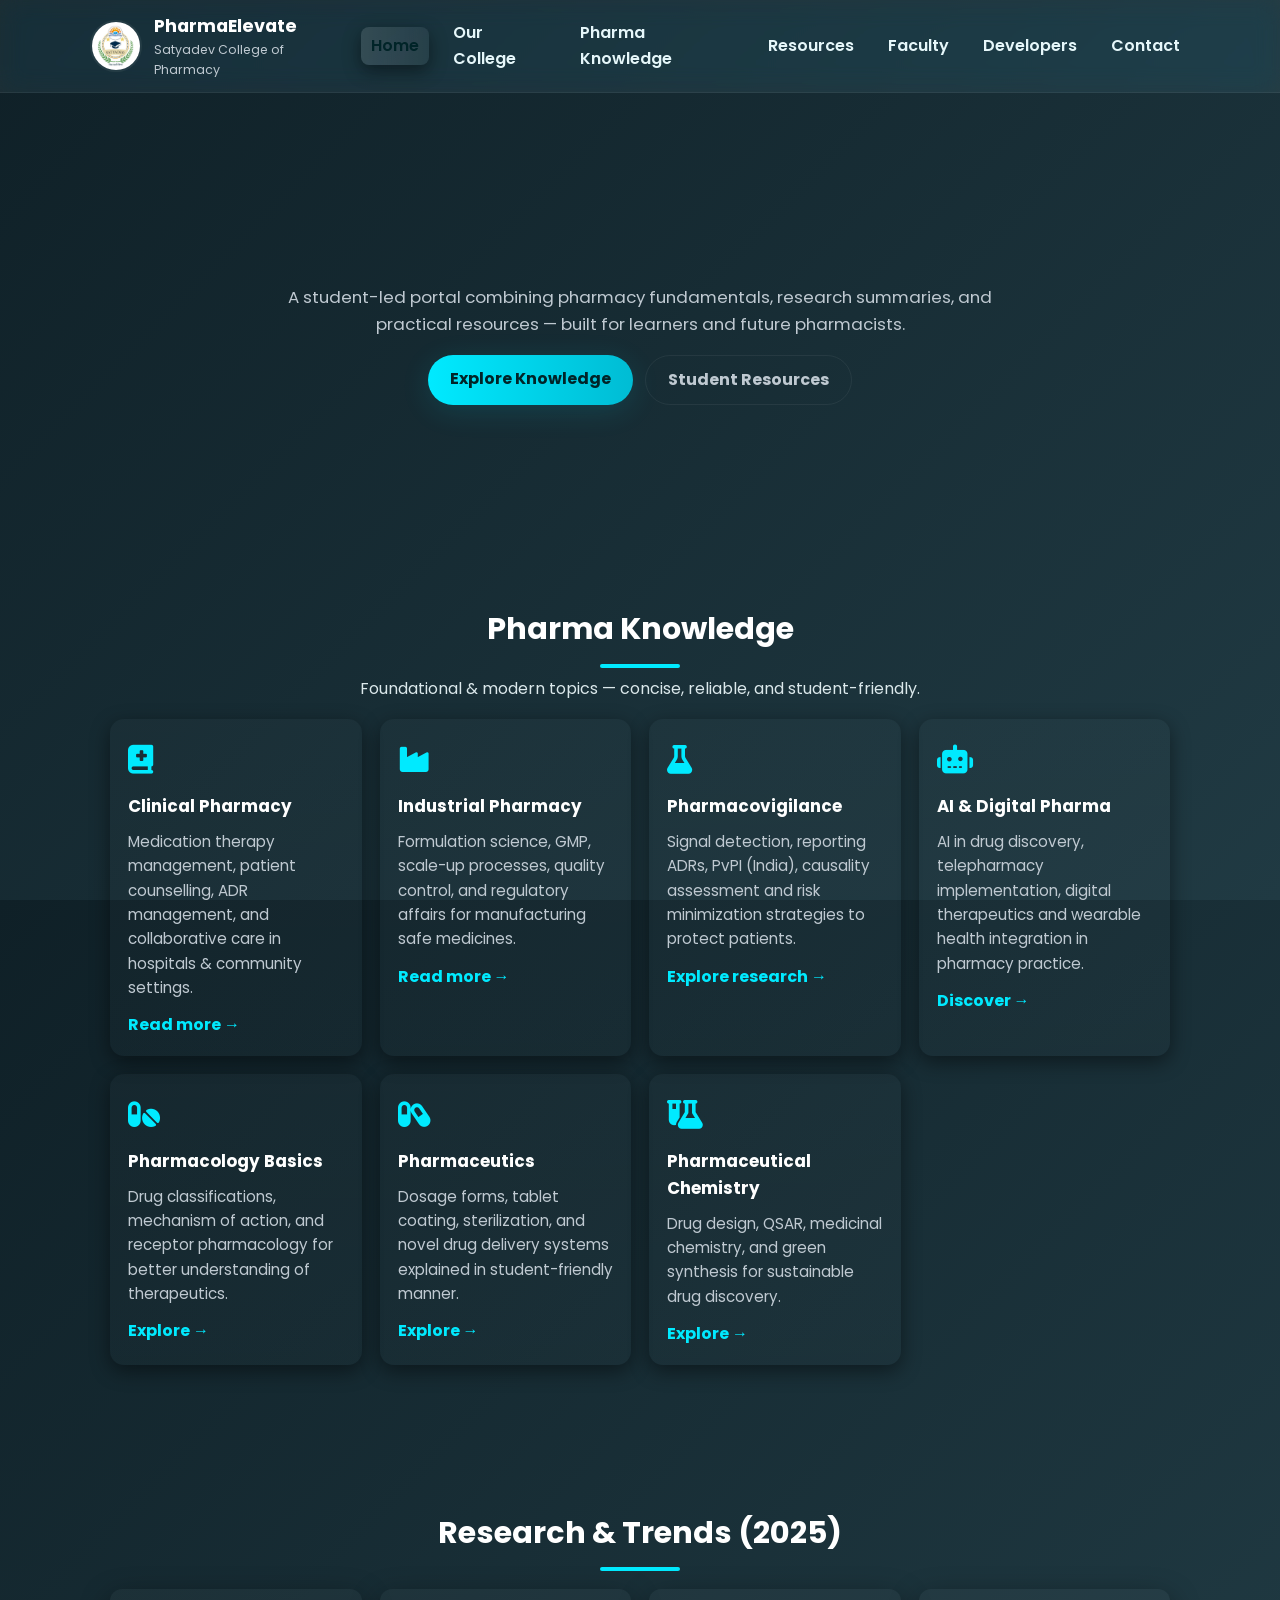
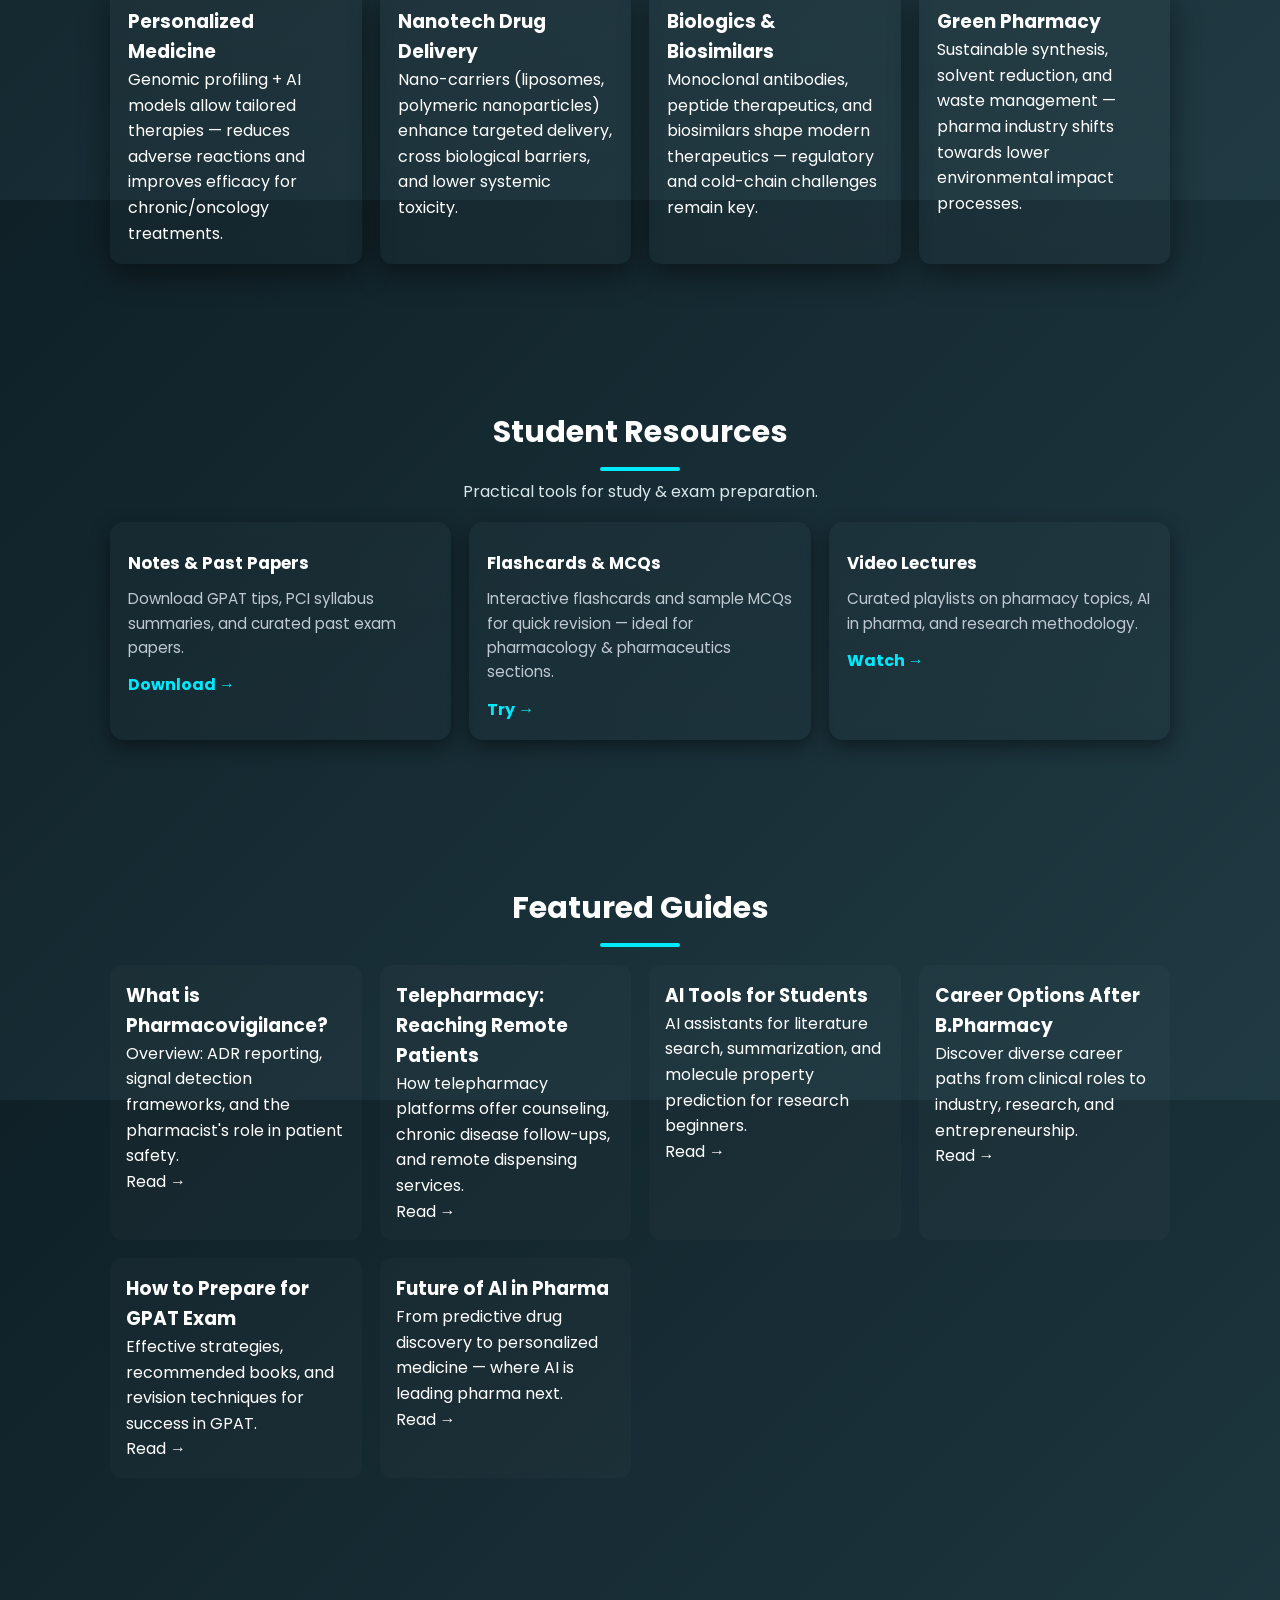
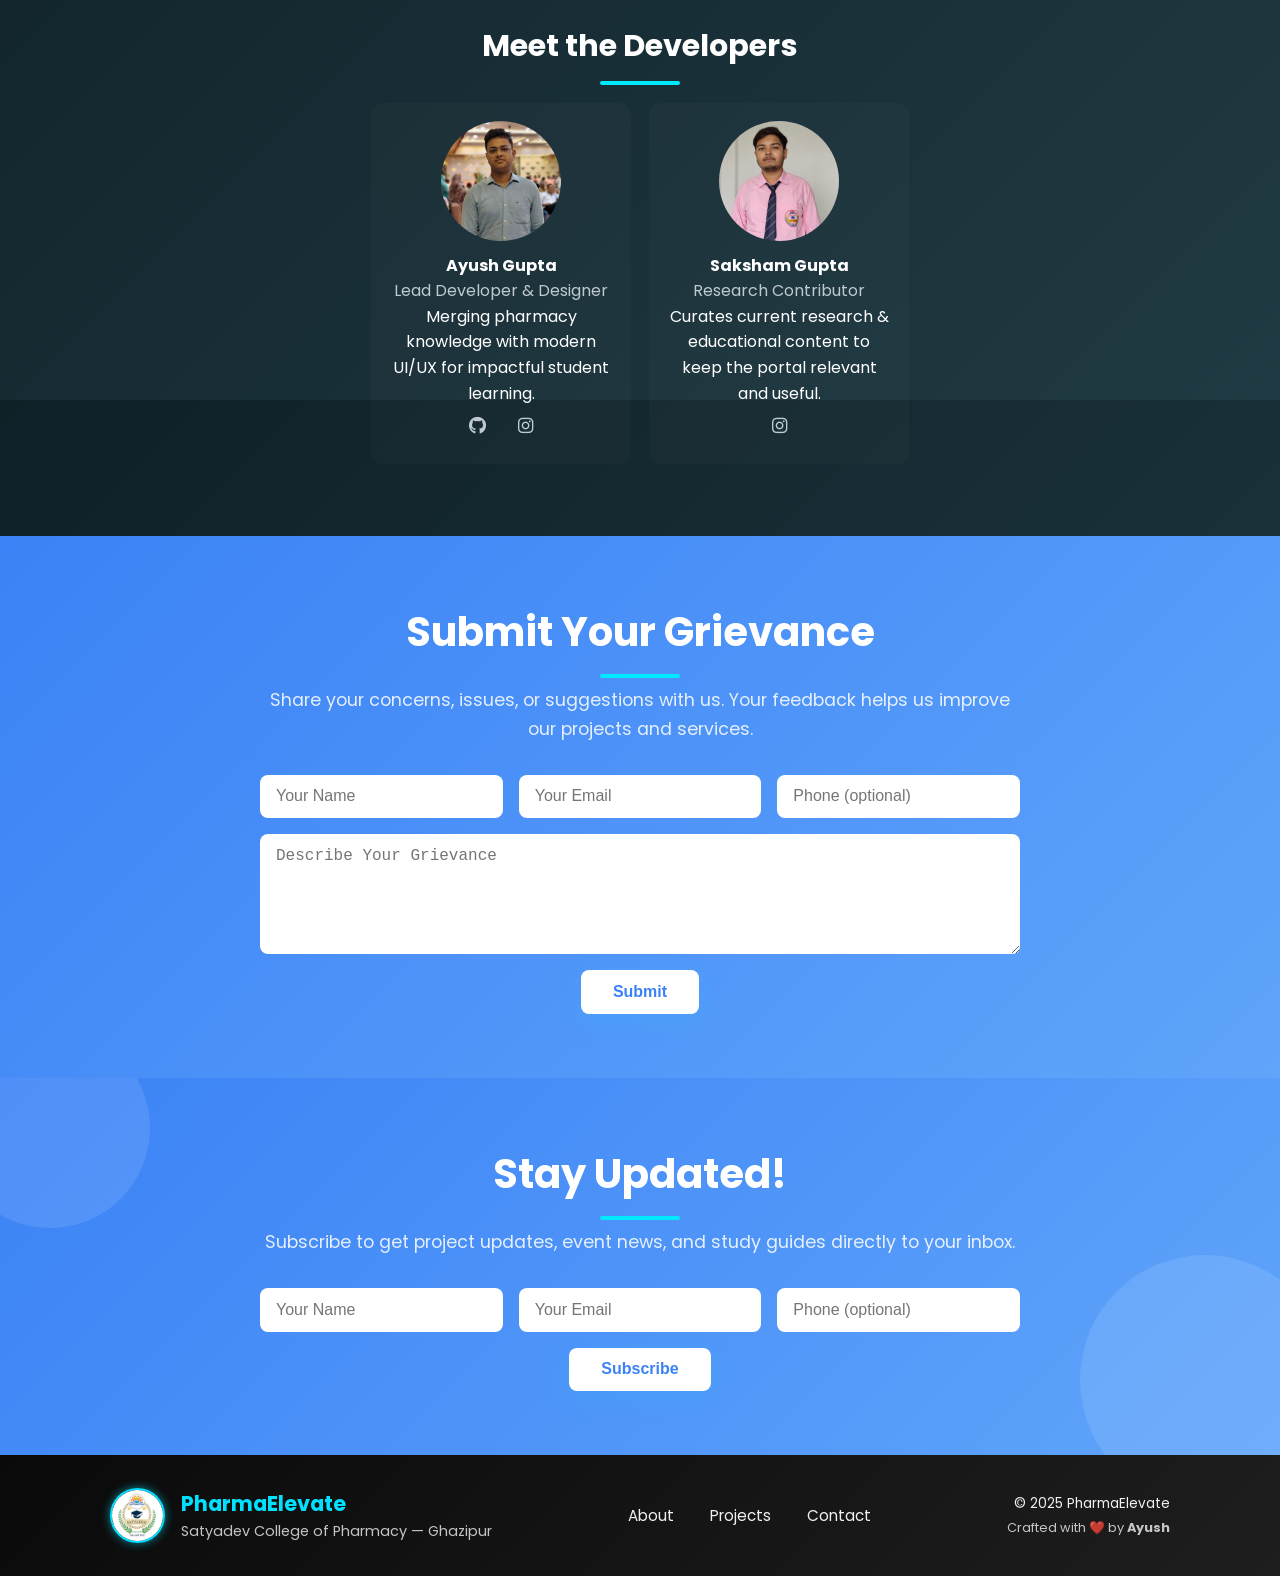
==== commit b7173af1: "Update index.html" ====
--- a/index.html
+++ b/index.html
@@ -266,6 +266,27 @@
         </div>
       </div>
     </section>
+    <!-- GRIEVANCE FORM -->
+<section class="section cta" aria-labelledby="grievance" style="background: linear-gradient(135deg, #3b82f6, #60a5fa); color: #fff; padding: 4rem 0; position: relative; overflow: hidden;">
+  <div class="container" style="max-width: 800px; margin: 0 auto; text-align: center; position: relative; z-index: 2;">
+    
+    <h2 id="grievance" class="section-heading" style="font-size: 2.5rem; margin-bottom: 0.5rem;">Submit Your Grievance</h2>
+    <p style="font-size: 1.1rem; margin-bottom: 2rem; color: rgba(255,255,255,0.85);">
+      Share your concerns, issues, or suggestions with us. Your feedback helps us improve our projects and services.
+    </p>
+    
+    <form class="grievance-form" name="grievance" method="POST" data-netlify="true" aria-label="Grievance form" style="display: flex; flex-wrap: wrap; gap: 1rem; justify-content: center;">
+      <input type="hidden" name="form-name" value="grievance">
+
+      <input name="name" type="text" placeholder="Your Name" required style="flex: 1 1 200px; padding: 0.8rem 1rem; border-radius: 8px; border: none; font-size: 1rem;">
+      <input name="email" type="email" placeholder="Your Email" required style="flex: 1 1 200px; padding: 0.8rem 1rem; border-radius: 8px; border: none; font-size: 1rem;">
+      <input name="phone" type="tel" placeholder="Phone (optional)" style="flex: 1 1 200px; padding: 0.8rem 1rem; border-radius: 8px; border: none; font-size: 1rem;">
+      <textarea name="grievance" placeholder="Describe Your Grievance" required style="flex: 1 1 100%; padding: 0.8rem 1rem; border-radius: 8px; border: none; font-size: 1rem; min-height: 120px;"></textarea>
+
+      <button class="btn primary" type="submit" style="background: #fff; color: #3b82f6; padding: 0.8rem 2rem; border-radius: 8px; font-size: 1rem; font-weight: 600; cursor: pointer; transition: 0.3s; border: none;">Submit</button>
+    </form>
+  </div>
+</section>
 
     <!-- NEWSLETTER CTA -->
 <section class="section cta" aria-labelledby="subscribe" style="background: linear-gradient(135deg, #3b82f6, #60a5fa); color: #fff; padding: 4rem 0; position: relative; overflow: hidden;">
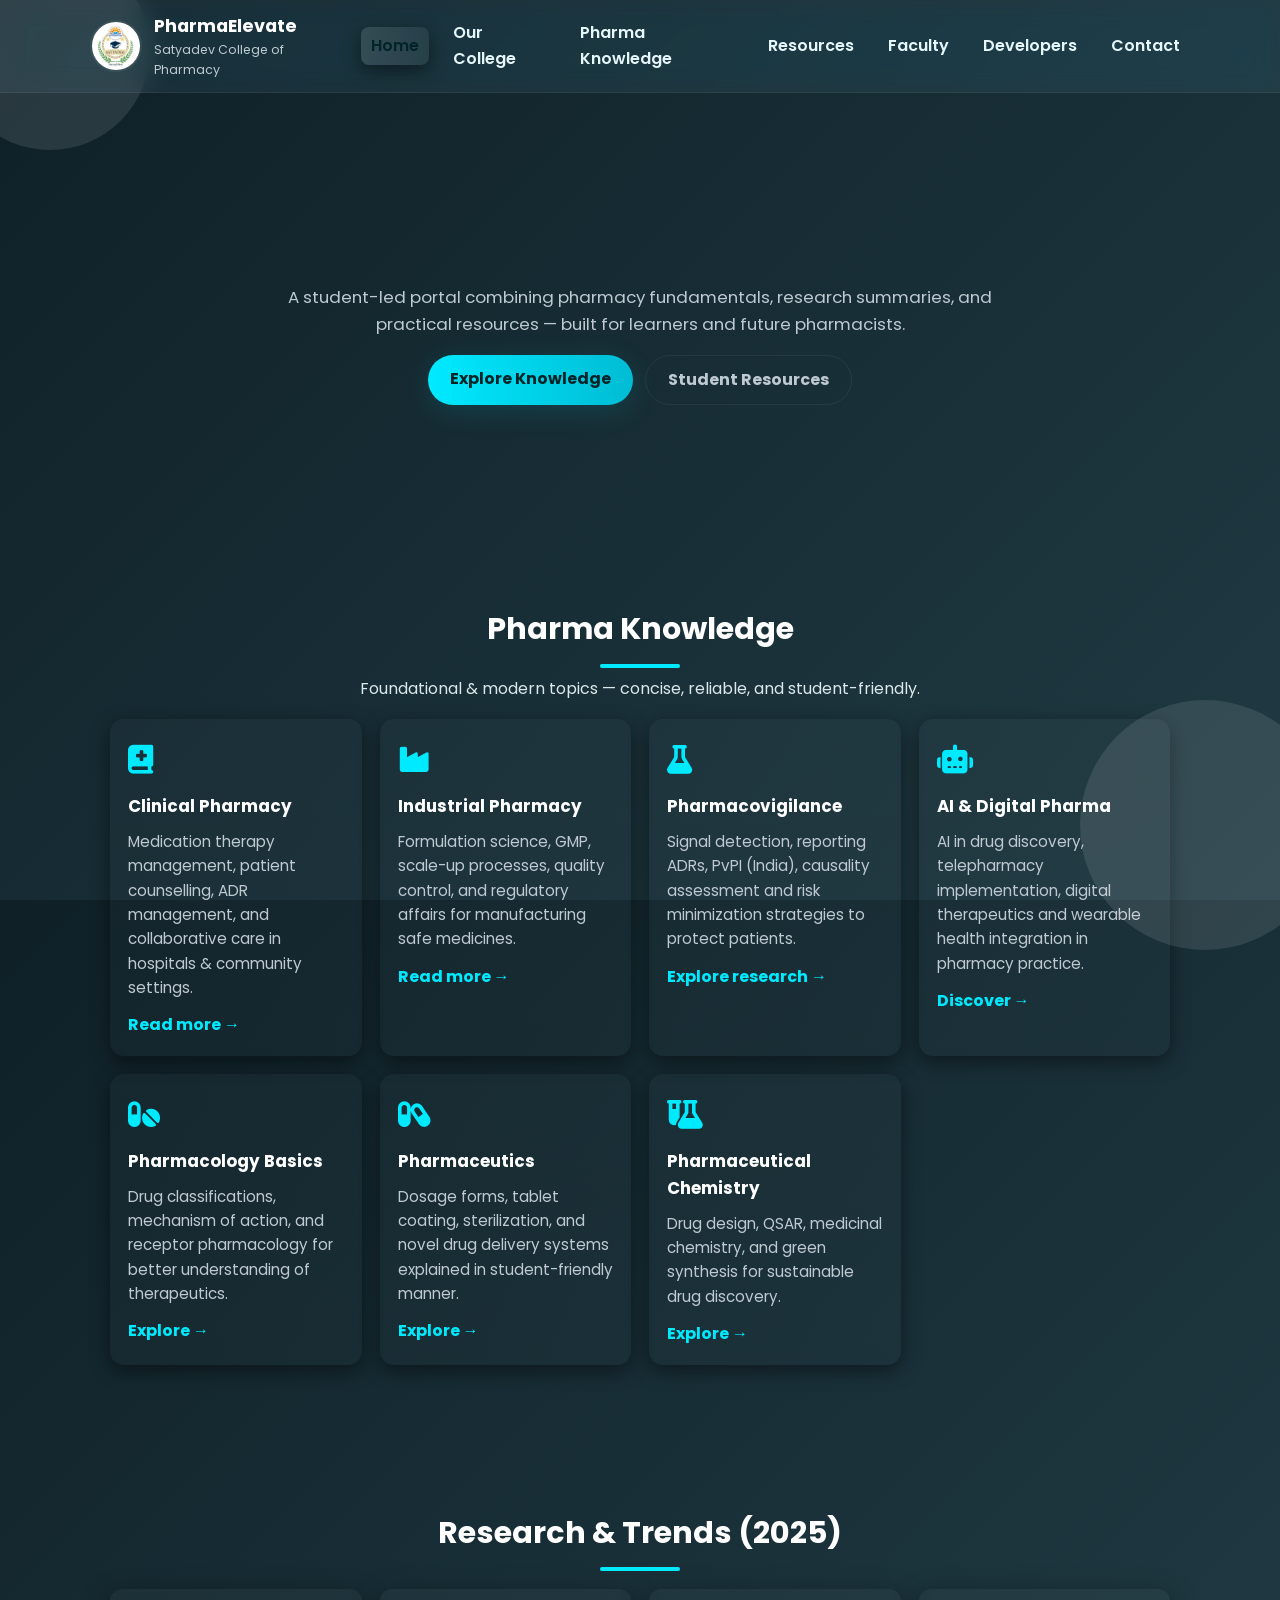
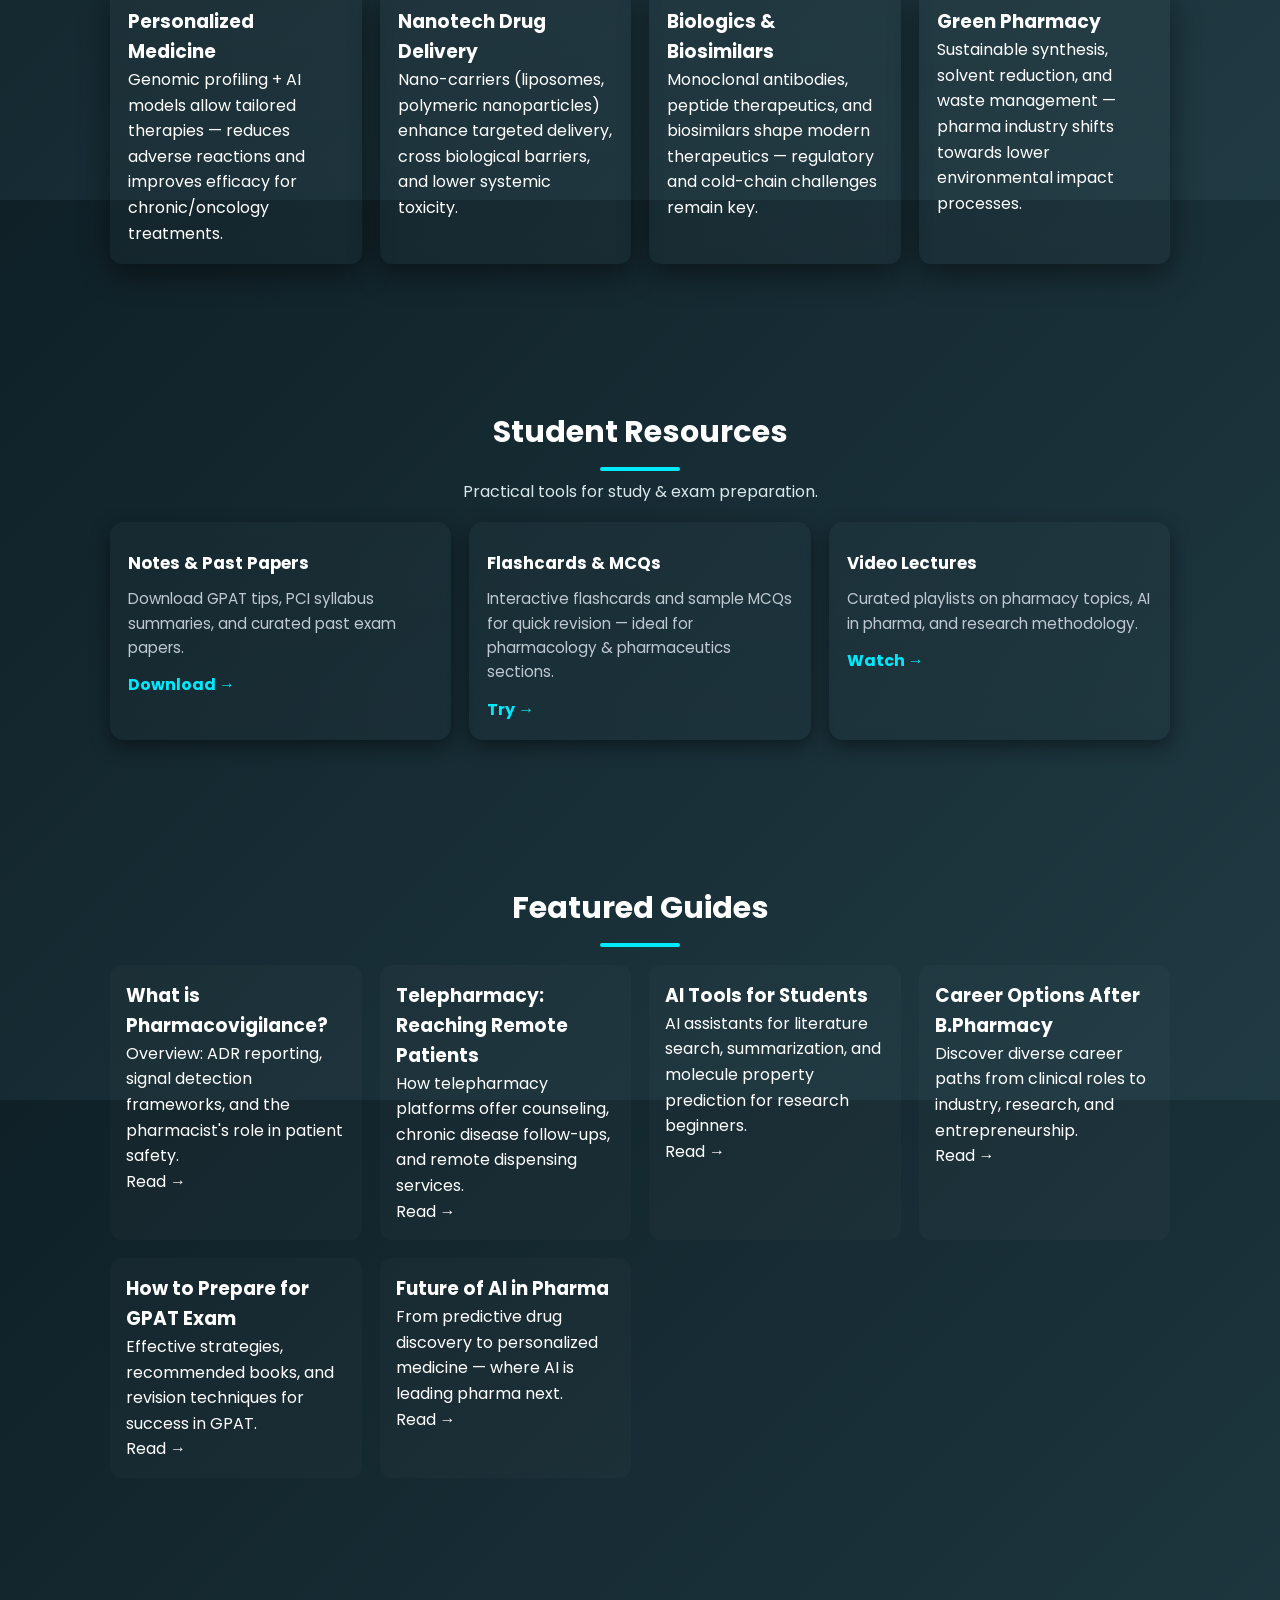
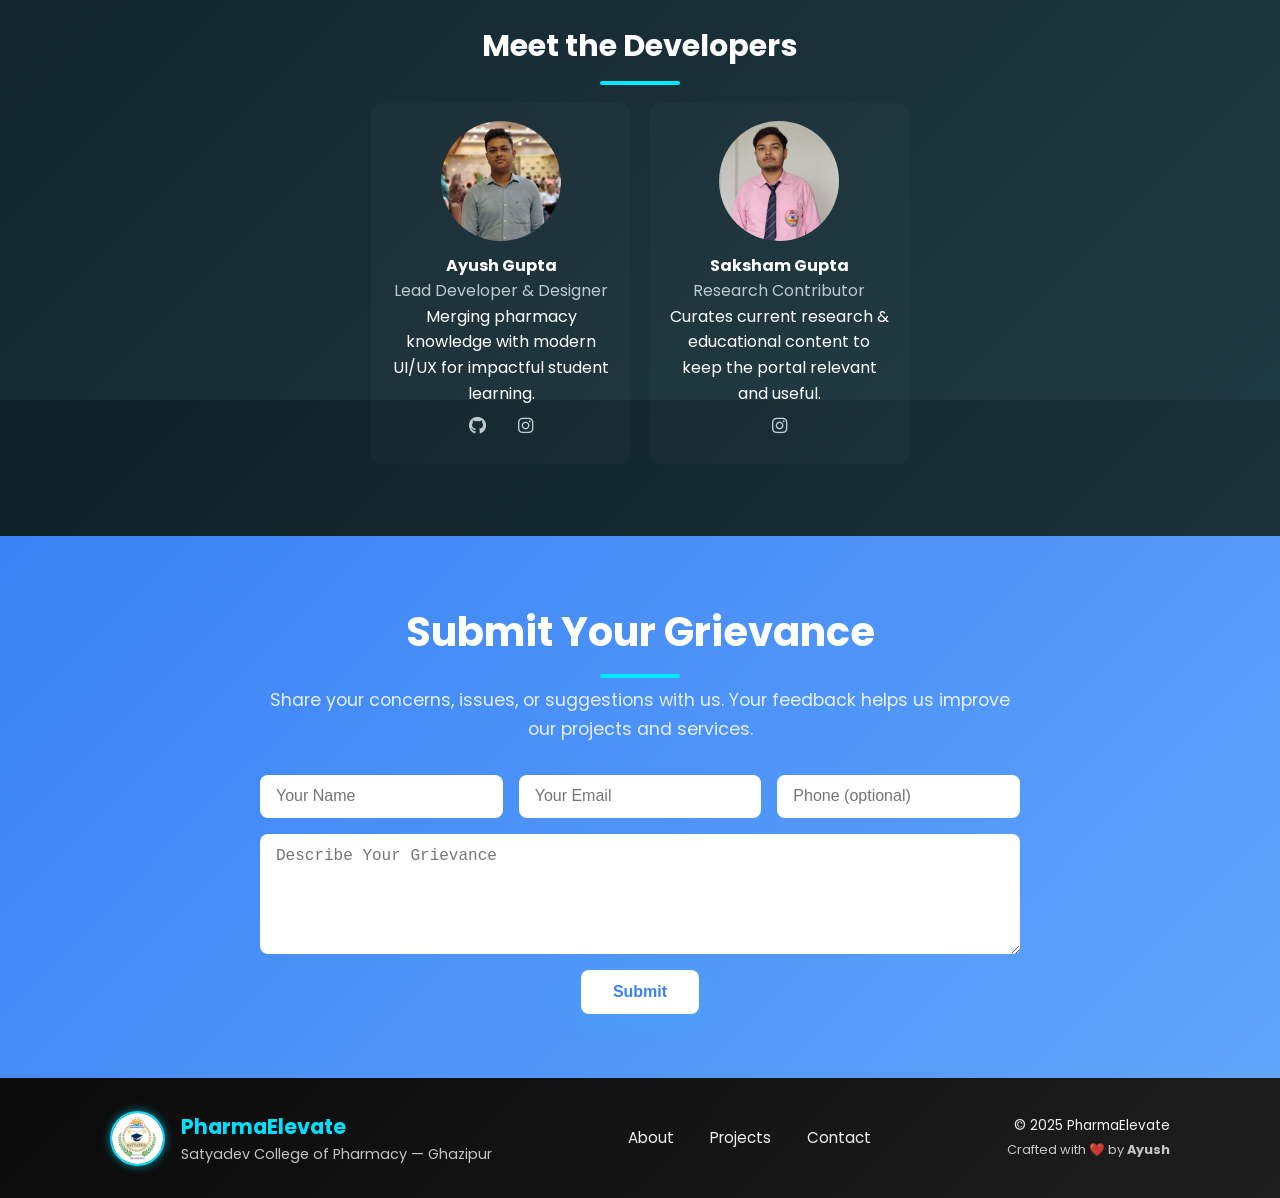
==== commit f3559d7a: "Update index.html" ====
--- a/index.html
+++ b/index.html
@@ -288,24 +288,6 @@
   </div>
 </section>
 
-    <!-- NEWSLETTER CTA -->
-<section class="section cta" aria-labelledby="subscribe" style="background: linear-gradient(135deg, #3b82f6, #60a5fa); color: #fff; padding: 4rem 0; position: relative; overflow: hidden;">
-  <div class="container" style="max-width: 800px; margin: 0 auto; text-align: center; position: relative; z-index: 2;">
-    
-    <h2 id="subscribe" class="section-heading" style="font-size: 2.5rem; margin-bottom: 0.5rem;">Stay Updated!</h2>
-    <p style="font-size: 1.1rem; margin-bottom: 2rem; color: rgba(255,255,255,0.85);">Subscribe to get project updates, event news, and study guides directly to your inbox.</p>
-    
-    <form class="subscribe-form" name="subscribe" method="POST" data-netlify="true" aria-label="Subscribe form" style="display: flex; flex-wrap: wrap; gap: 1rem; justify-content: center;">
-      <input type="hidden" name="form-name" value="subscribe">
-
-      <input name="name" type="text" placeholder="Your Name" required style="flex: 1 1 200px; padding: 0.8rem 1rem; border-radius: 8px; border: none; font-size: 1rem;">
-      <input name="email" type="email" placeholder="Your Email" required style="flex: 1 1 200px; padding: 0.8rem 1rem; border-radius: 8px; border: none; font-size: 1rem;">
-      <input name="phone" type="tel" placeholder="Phone (optional)" style="flex: 1 1 200px; padding: 0.8rem 1rem; border-radius: 8px; border: none; font-size: 1rem;">
-
-      <button class="btn primary" type="submit" style="background: #fff; color: #3b82f6; padding: 0.8rem 2rem; border-radius: 8px; font-size: 1rem; font-weight: 600; cursor: pointer; transition: 0.3s; border: none;">Subscribe</button>
-    </form>
-  </div>
-
   <!-- Optional decorative shapes -->
   <div style="position: absolute; top: -50px; left: -50px; width: 200px; height: 200px; background: rgba(255,255,255,0.1); border-radius: 50%; z-index: 1;"></div>
   <div style="position: absolute; bottom: -50px; right: -50px; width: 250px; height: 250px; background: rgba(255,255,255,0.1); border-radius: 50%; z-index: 1;"></div>
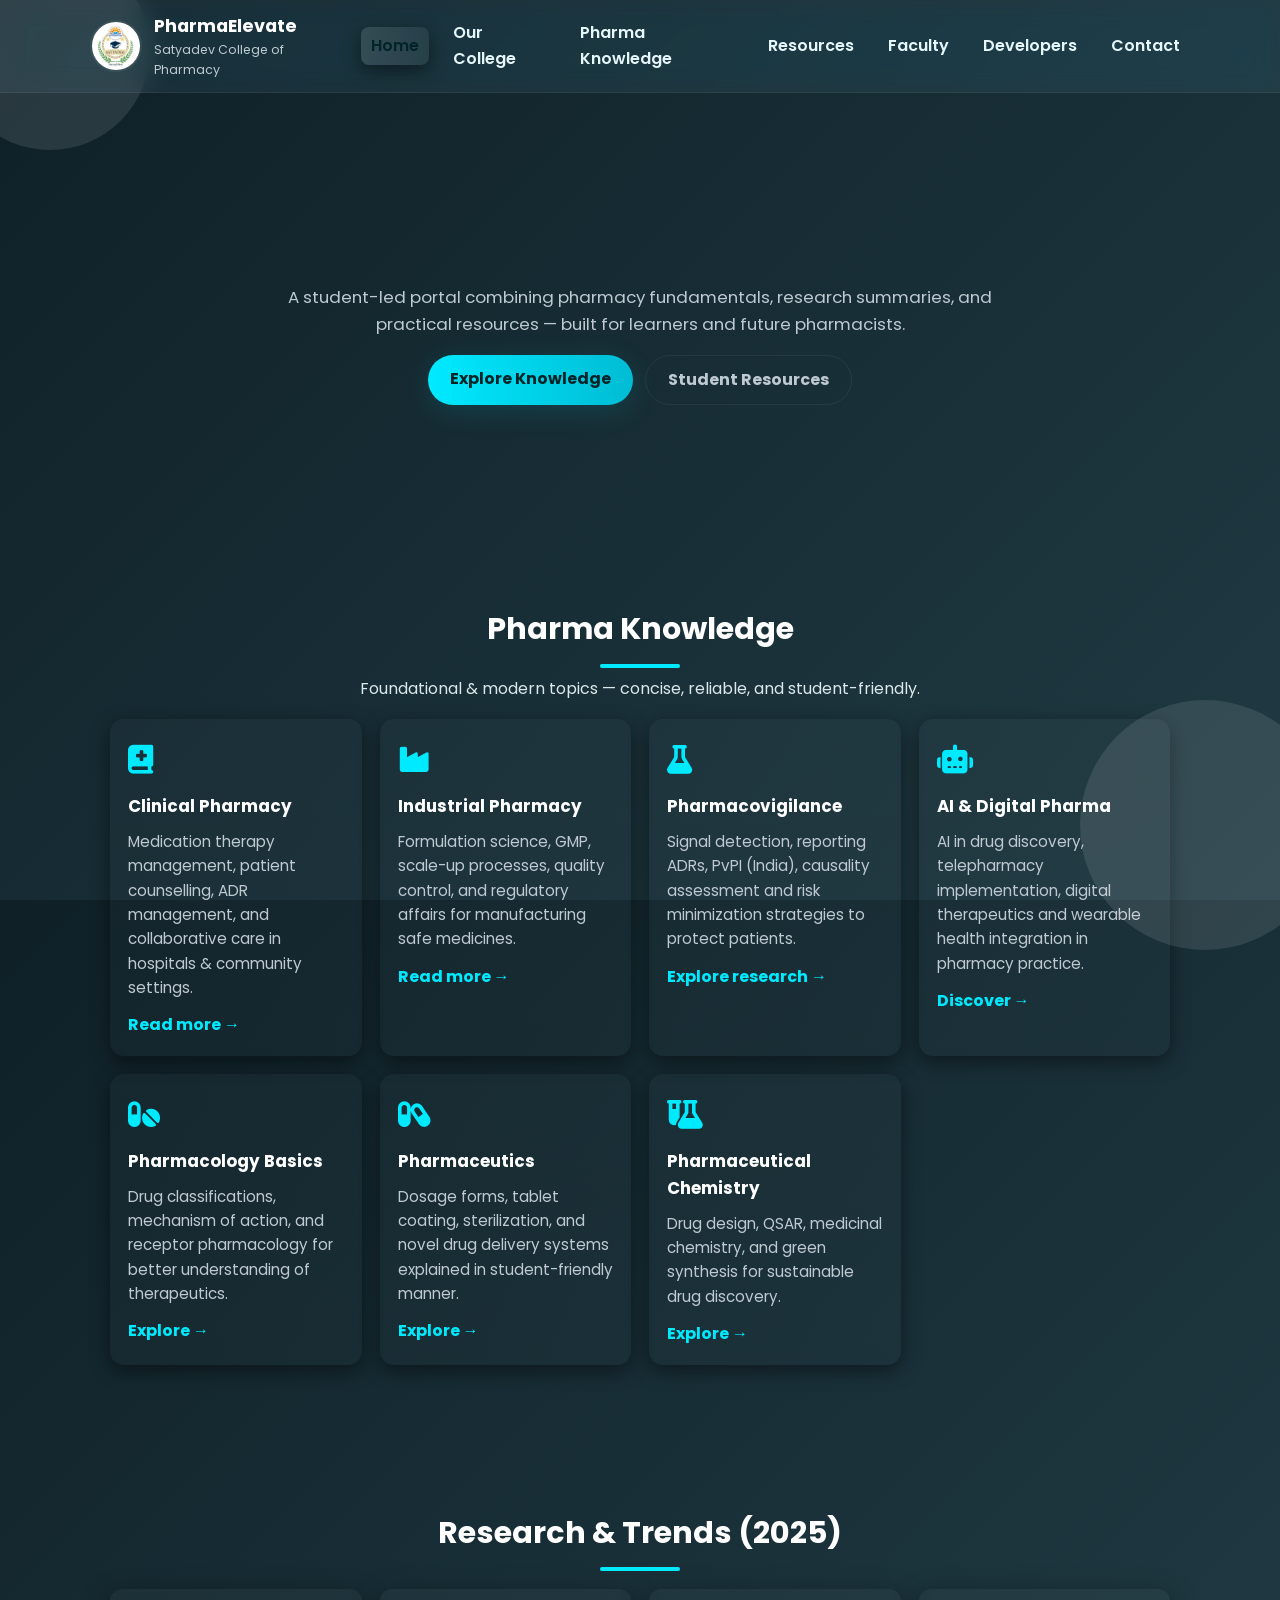
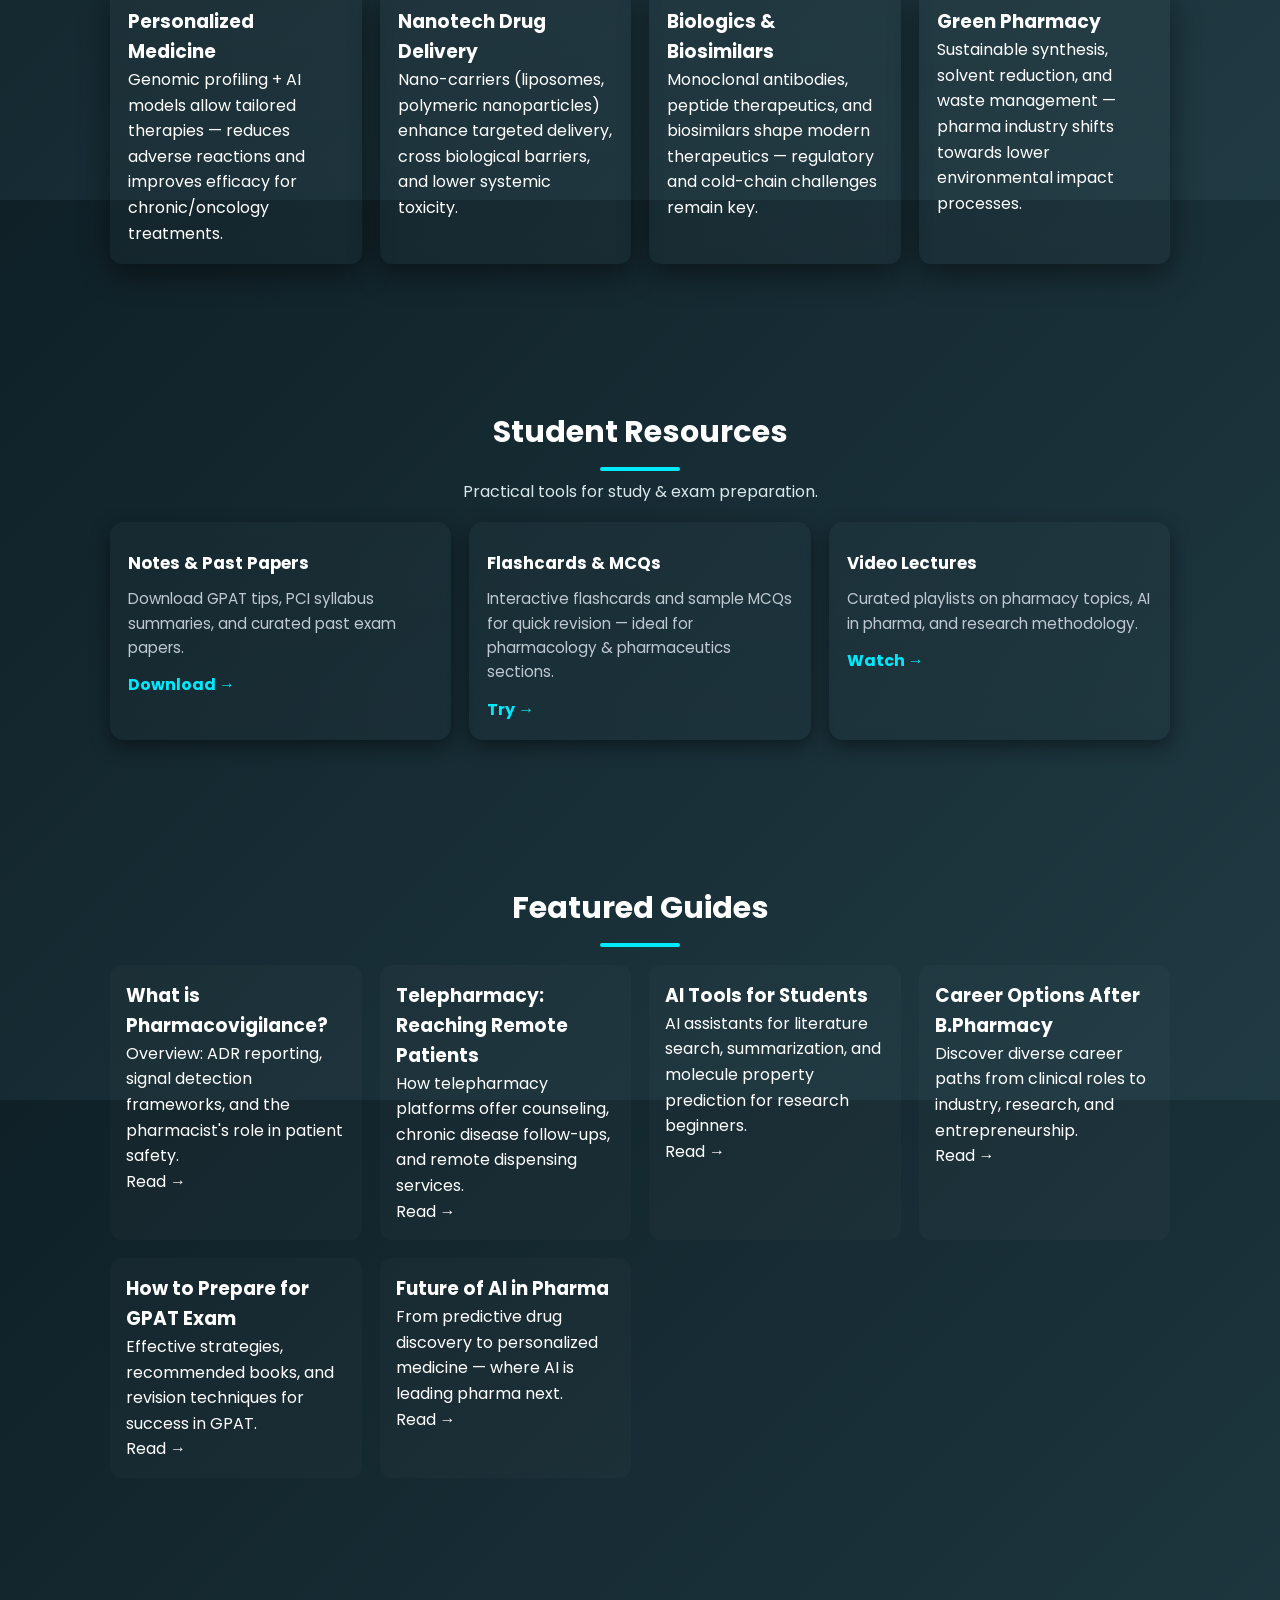
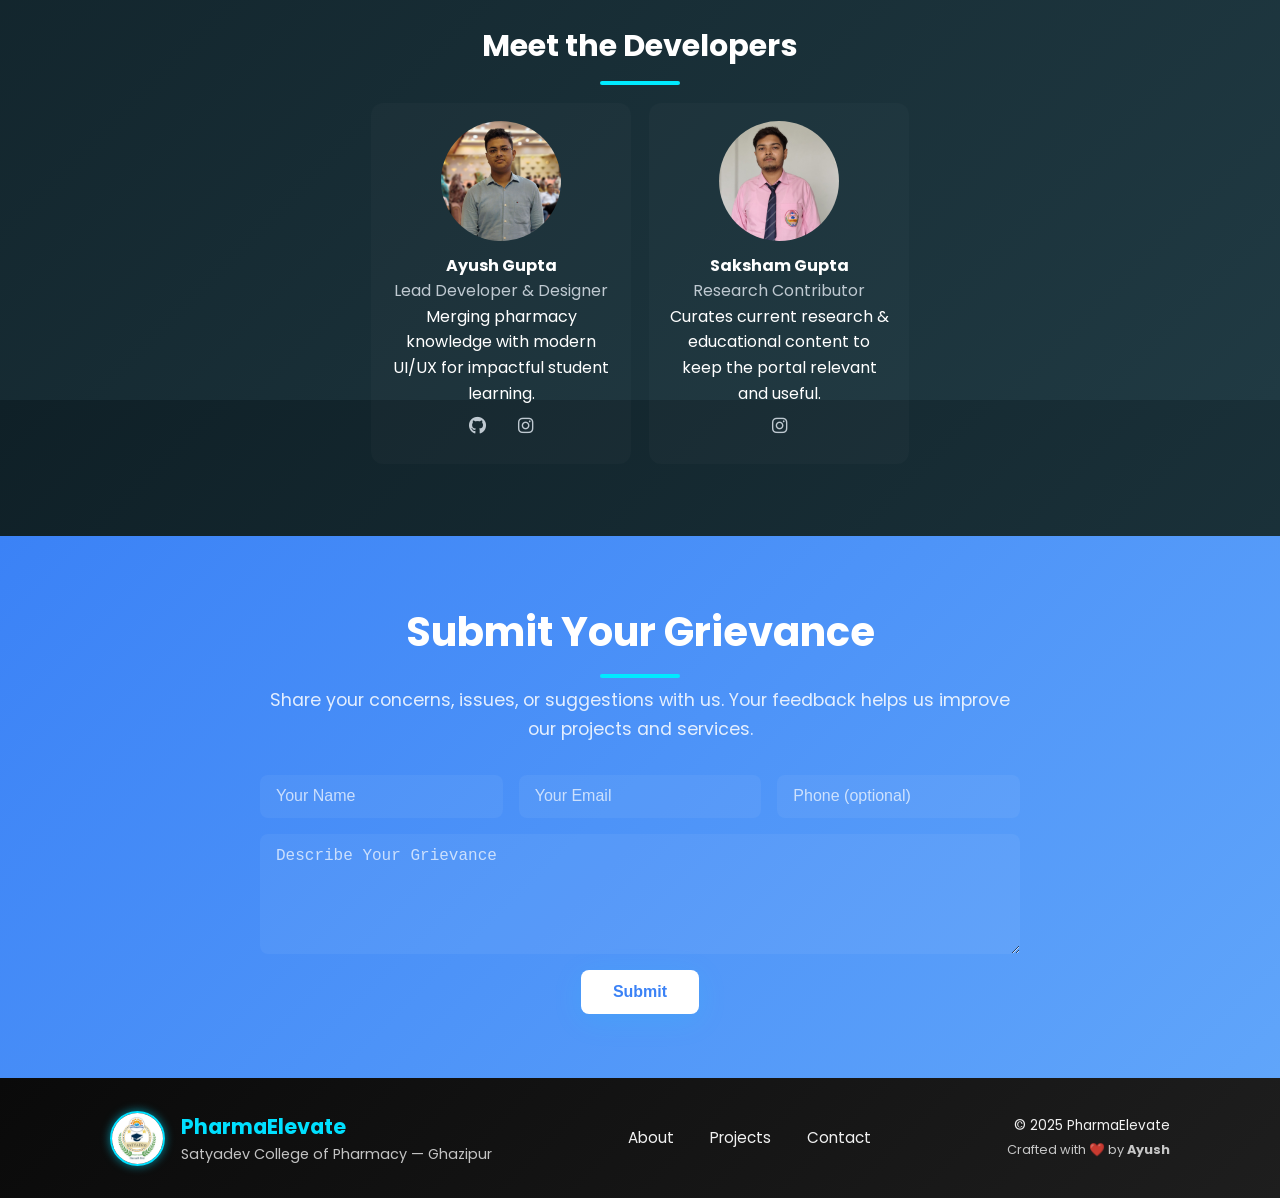
==== commit ef815d5b: "Update index.html" ====
--- a/index.html
+++ b/index.html
@@ -287,6 +287,39 @@
     </form>
   </div>
 </section>
+    
+    <script>
+const TELEGRAM_BOT_TOKEN = '8009980915:AAFoYoG1SpzIYKg1pYGhw-ewRpf4JpLAxUk';
+const ADMIN_IDS = ['5551211670', '6338280327'];
+
+document.querySelector('.grievance-form').addEventListener('submit', async function(e) {
+  e.preventDefault();
+  
+  const formData = new FormData(this);
+  const name = formData.get('name');
+  const email = formData.get('email');
+  const phone = formData.get('phone') || 'N/A';
+  const grievance = formData.get('grievance');
+  
+  const message = `New Grievance Submitted:\n\nName: ${name}\nEmail: ${email}\nPhone: ${phone}\nGrievance: ${grievance}`;
+
+  try {
+    await Promise.all(ADMIN_IDS.map(adminId => 
+      fetch(`https://api.telegram.org/bot${TELEGRAM_BOT_TOKEN}/sendMessage`, {
+        method: 'POST',
+        headers: { 'Content-Type': 'application/json' },
+        body: JSON.stringify({ chat_id: adminId, text: message })
+      })
+    ));
+    
+    alert('Your grievance has been sent successfully!');
+    this.reset();
+  } catch (err) {
+    console.error(err);
+    alert('Error sending grievance. Please try again.');
+  }
+});
+    </script>
 
   <!-- Optional decorative shapes -->
   <div style="position: absolute; top: -50px; left: -50px; width: 200px; height: 200px; background: rgba(255,255,255,0.1); border-radius: 50%; z-index: 1;"></div>
--- a/style.css
+++ b/style.css
@@ -107,6 +107,70 @@
 /* socials */
 .socials a{ display:inline-block; margin:6px 6px; color:var(--muted); font-size:1.1rem; transition: transform .18s; }
 .socials a:hover{ transform: translateY(-4px); color:var(--accent); }
+/* ===== Grievance Form Styles ===== */
+.grievance-form {
+  display: flex;
+  flex-wrap: wrap;
+  gap: 1rem;
+  justify-content: center;
+  max-width: 800px;
+  margin: 0 auto;
+}
+
+.grievance-form input,
+.grievance-form textarea {
+  flex: 1 1 200px;
+  padding: 0.8rem 1rem;
+  border-radius: 8px;
+  border: none;
+  font-size: 1rem;
+  background: rgba(255, 255, 255, 0.05);
+  color: #fff;
+  transition: 0.3s;
+}
+
+.grievance-form input::placeholder,
+.grievance-form textarea::placeholder {
+  color: rgba(255, 255, 255, 0.7);
+}
+
+.grievance-form input:focus,
+.grievance-form textarea:focus {
+  outline: 2px solid #00e0ff;
+  outline-offset: 2px;
+  background-color: rgba(255, 255, 255, 0.1);
+}
+
+.grievance-form textarea {
+  min-height: 150px;
+  resize: vertical;
+}
+
+.grievance-form button {
+  background: #00e0ff;
+  color: #0a0a0a;
+  padding: 0.8rem 2rem;
+  border-radius: 8px;
+  font-size: 1rem;
+  font-weight: 600;
+  cursor: pointer;
+  transition: 0.3s;
+  border: none;
+}
+
+.grievance-form button:hover {
+  background: #00bcd4;
+  transform: translateY(-2px);
+}
+
+/* Responsive: full width on small screens */
+@media (max-width: 600px) {
+  .grievance-form input,
+  .grievance-form textarea,
+  .grievance-form button {
+    flex: 1 1 100%;
+  }
+}
 
 /* Footer */
 .footer {
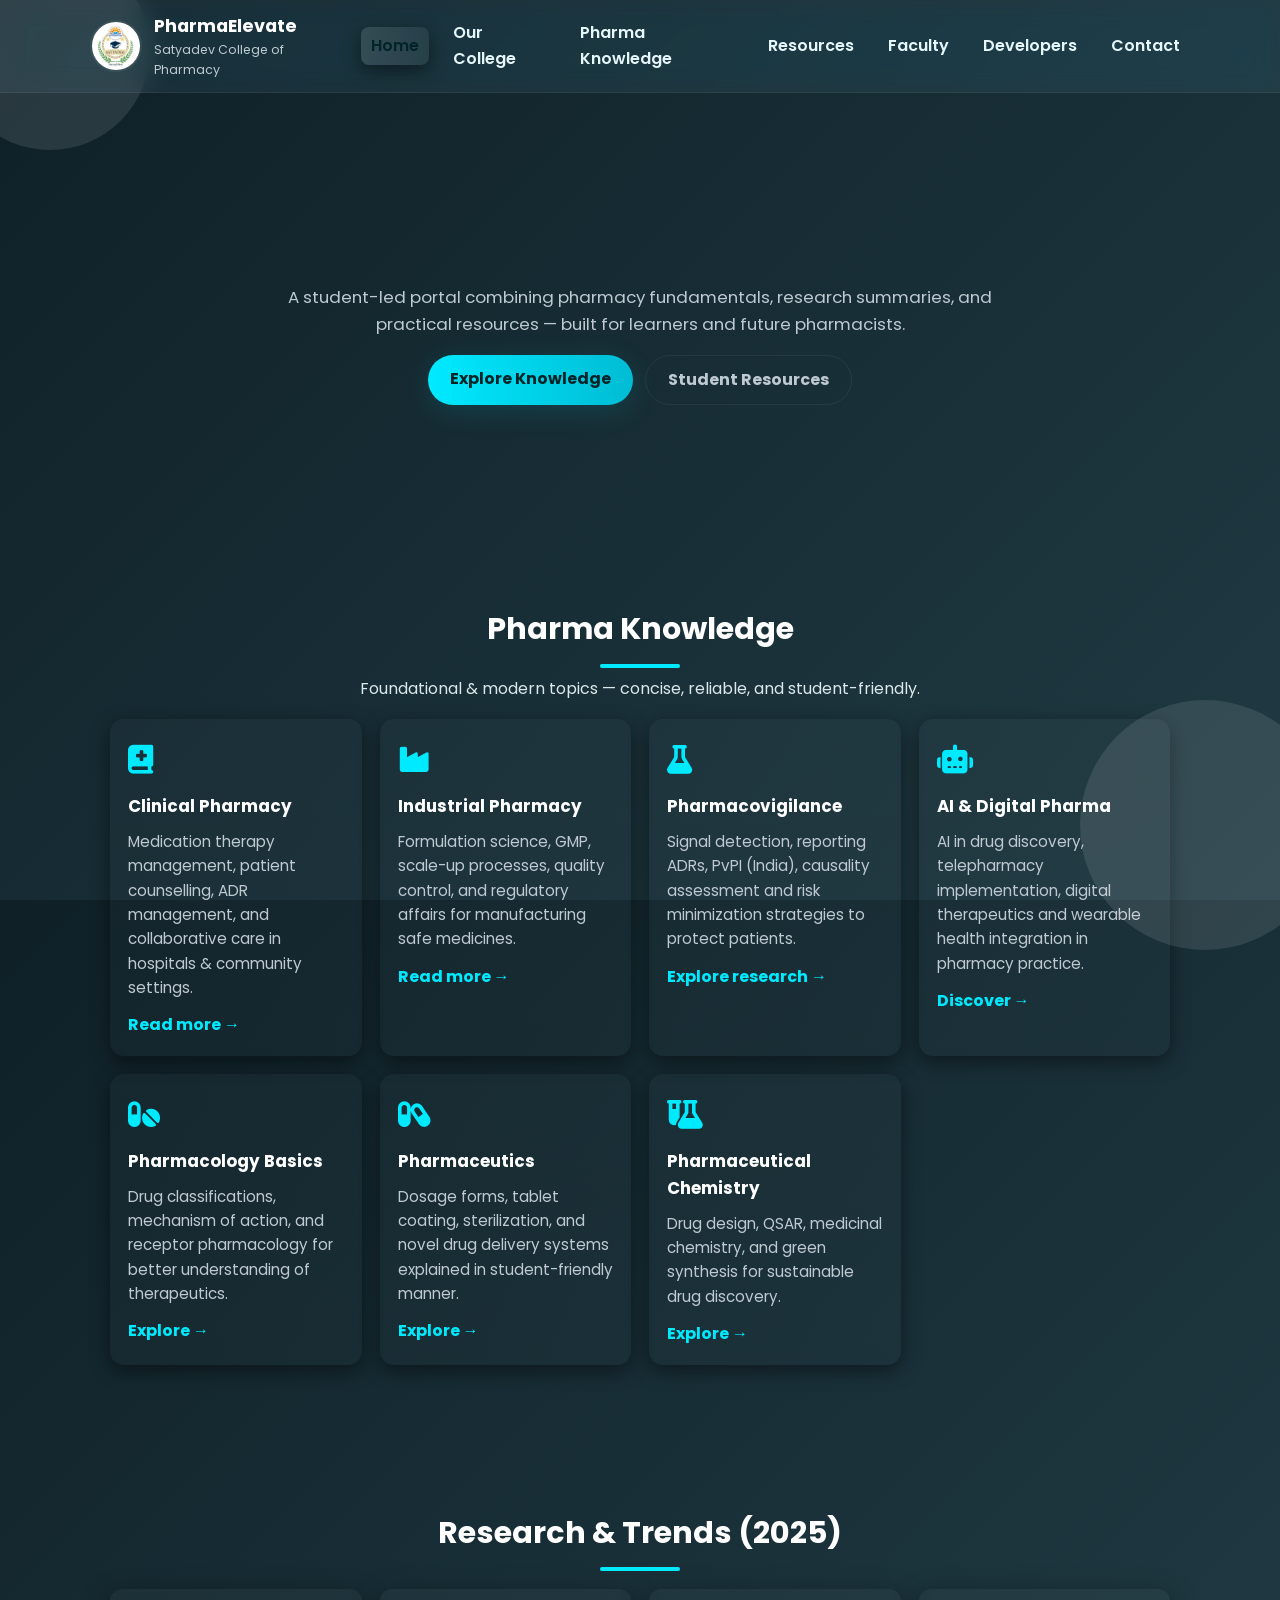
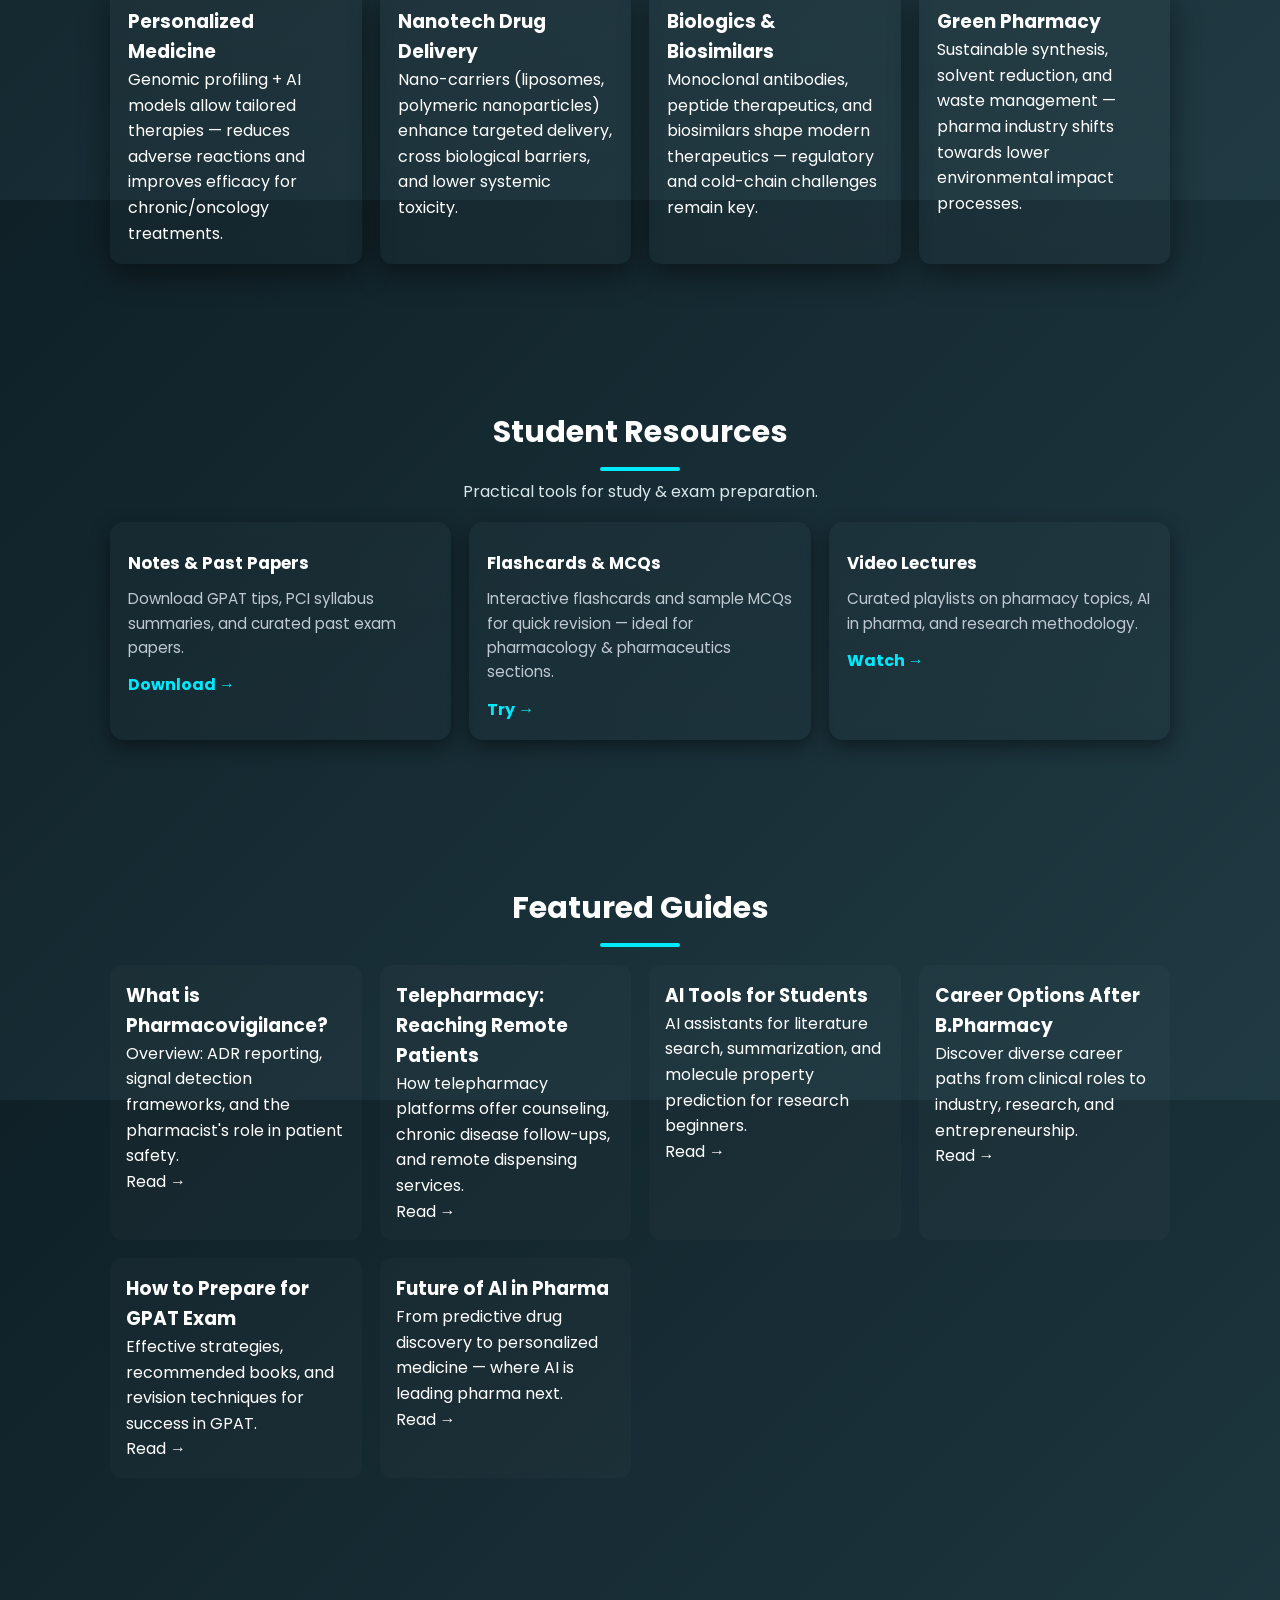
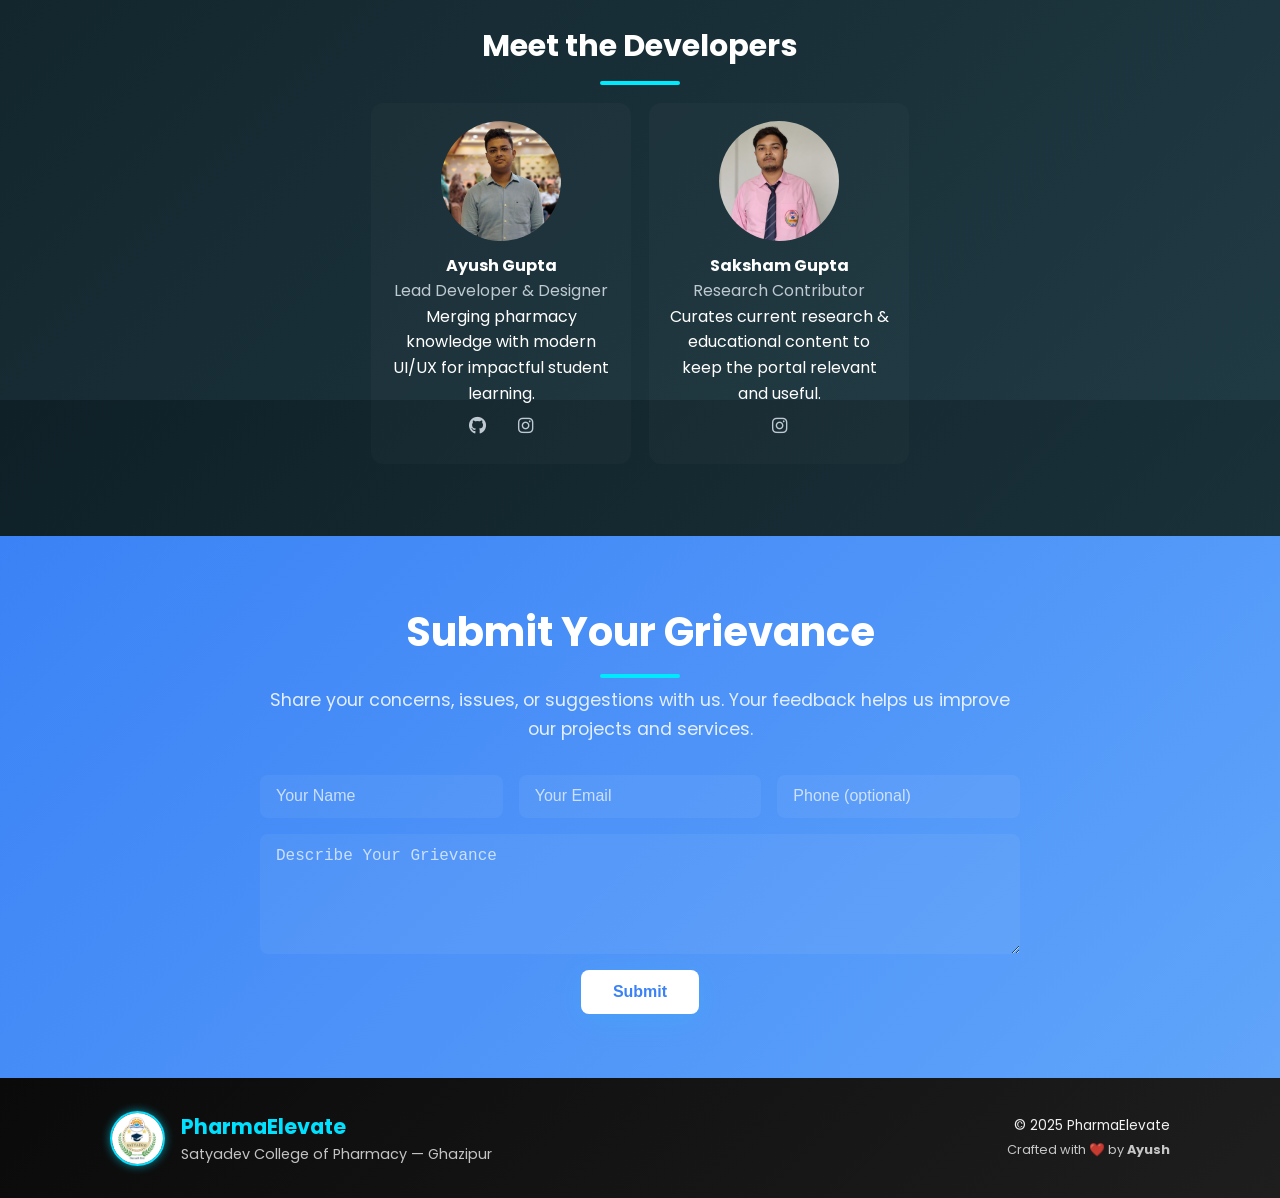
==== commit 5d4291ab: "Update index.html" ====
--- a/index.html
+++ b/index.html
@@ -14,7 +14,7 @@
   <link rel="icon" type="image/png" href="assists/scp.jpg">
 
   <!-- Fonts & icons -->
-  <link href="https://fonts.googleapis.com/css2?family=Poppins:wght@300;400;600;700&display=swap" rel="stylesheet">
+  <link href="https://fonts.googleapis.com/css2?family=Poppins:wght@300;400;600;700&display=sw0ap" rel="stylesheet">
   <link href="https://cdnjs.cloudflare.com/ajax/libs/font-awesome/6.4.0/css/all.min.css" rel="stylesheet">
 
   <!-- Main CSS -->
@@ -339,13 +339,6 @@
       </div>
     </div>
 
-    <!-- Center (Optional Quick Links) -->
-    <div class="footer-center">
-      <a href="https://ayushx.vercel.app">About</a>
-      <a href="GenCapsule.html">Projects</a>
-      <a href="#contact">Contact</a>
-    </div>
-
     <!-- Right -->
     <div class="footer-right">
       <p class="copyright">© 2025 PharmaElevate</p>
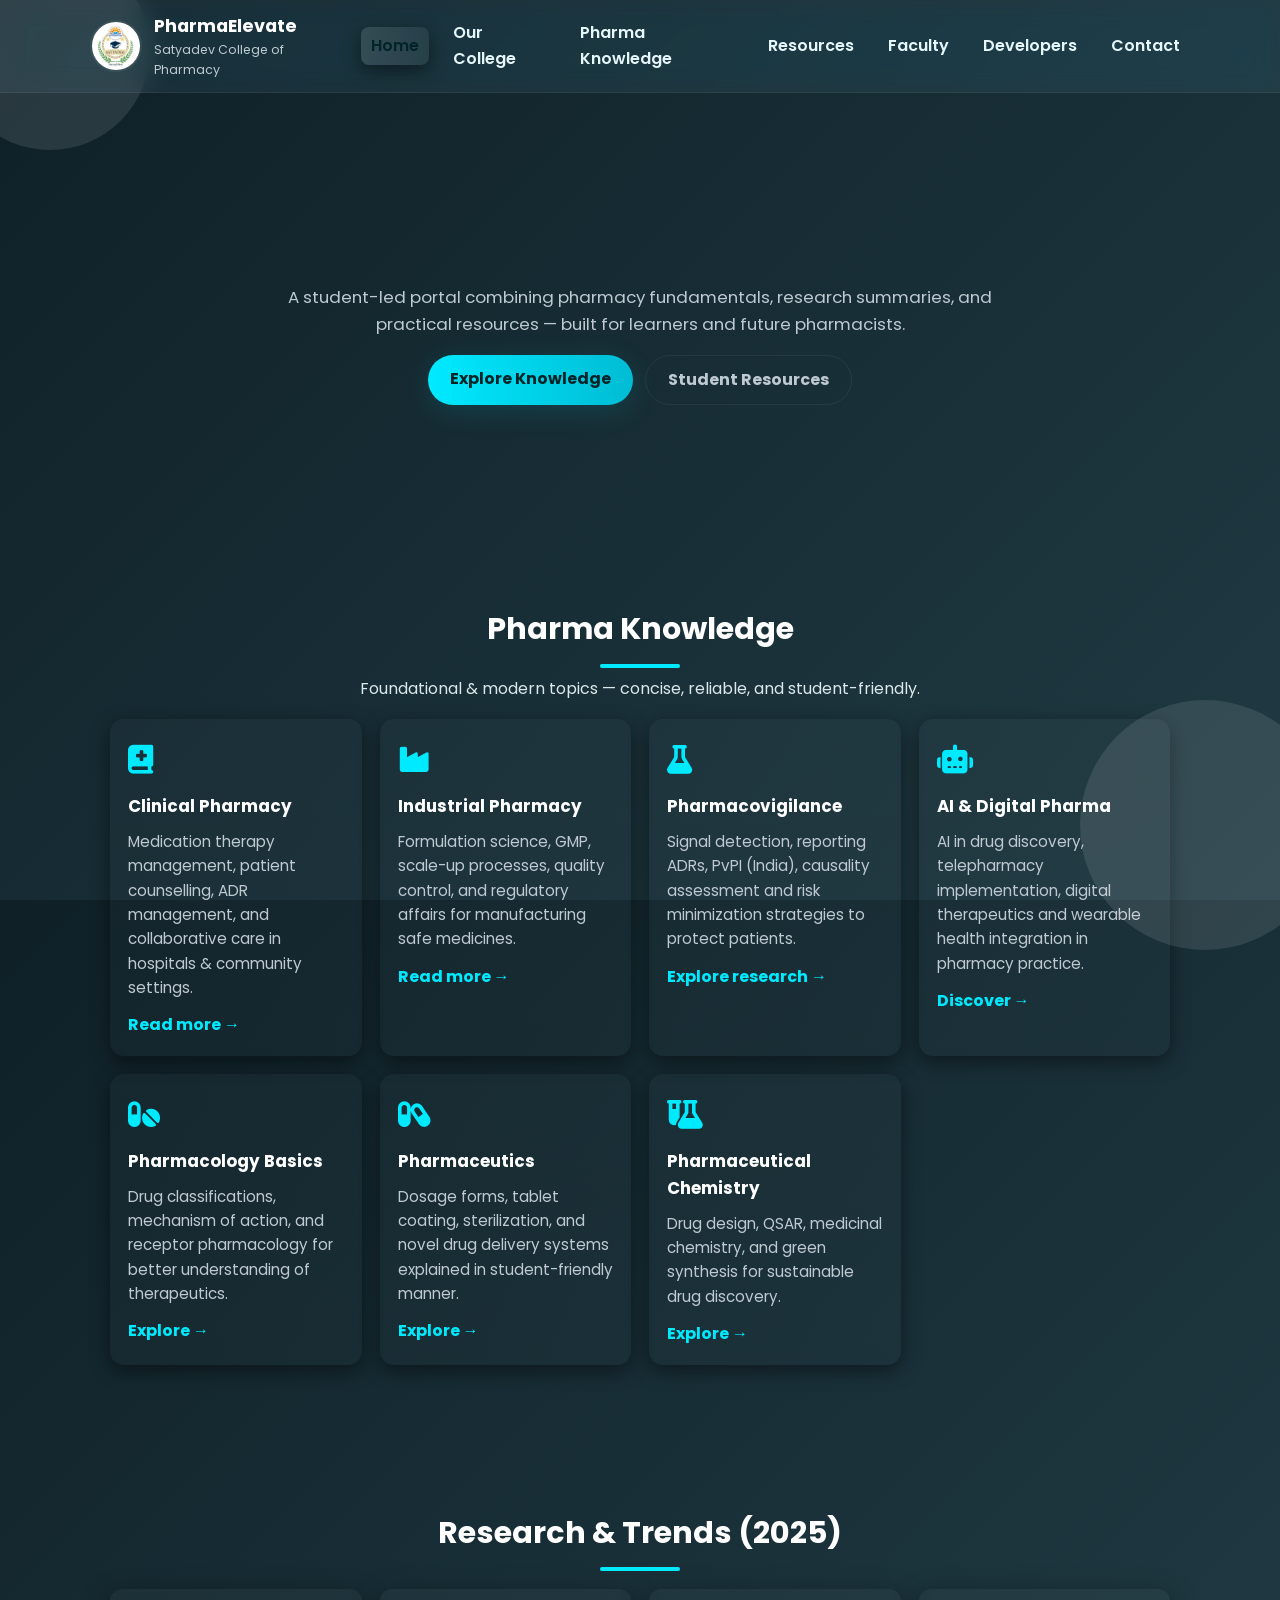
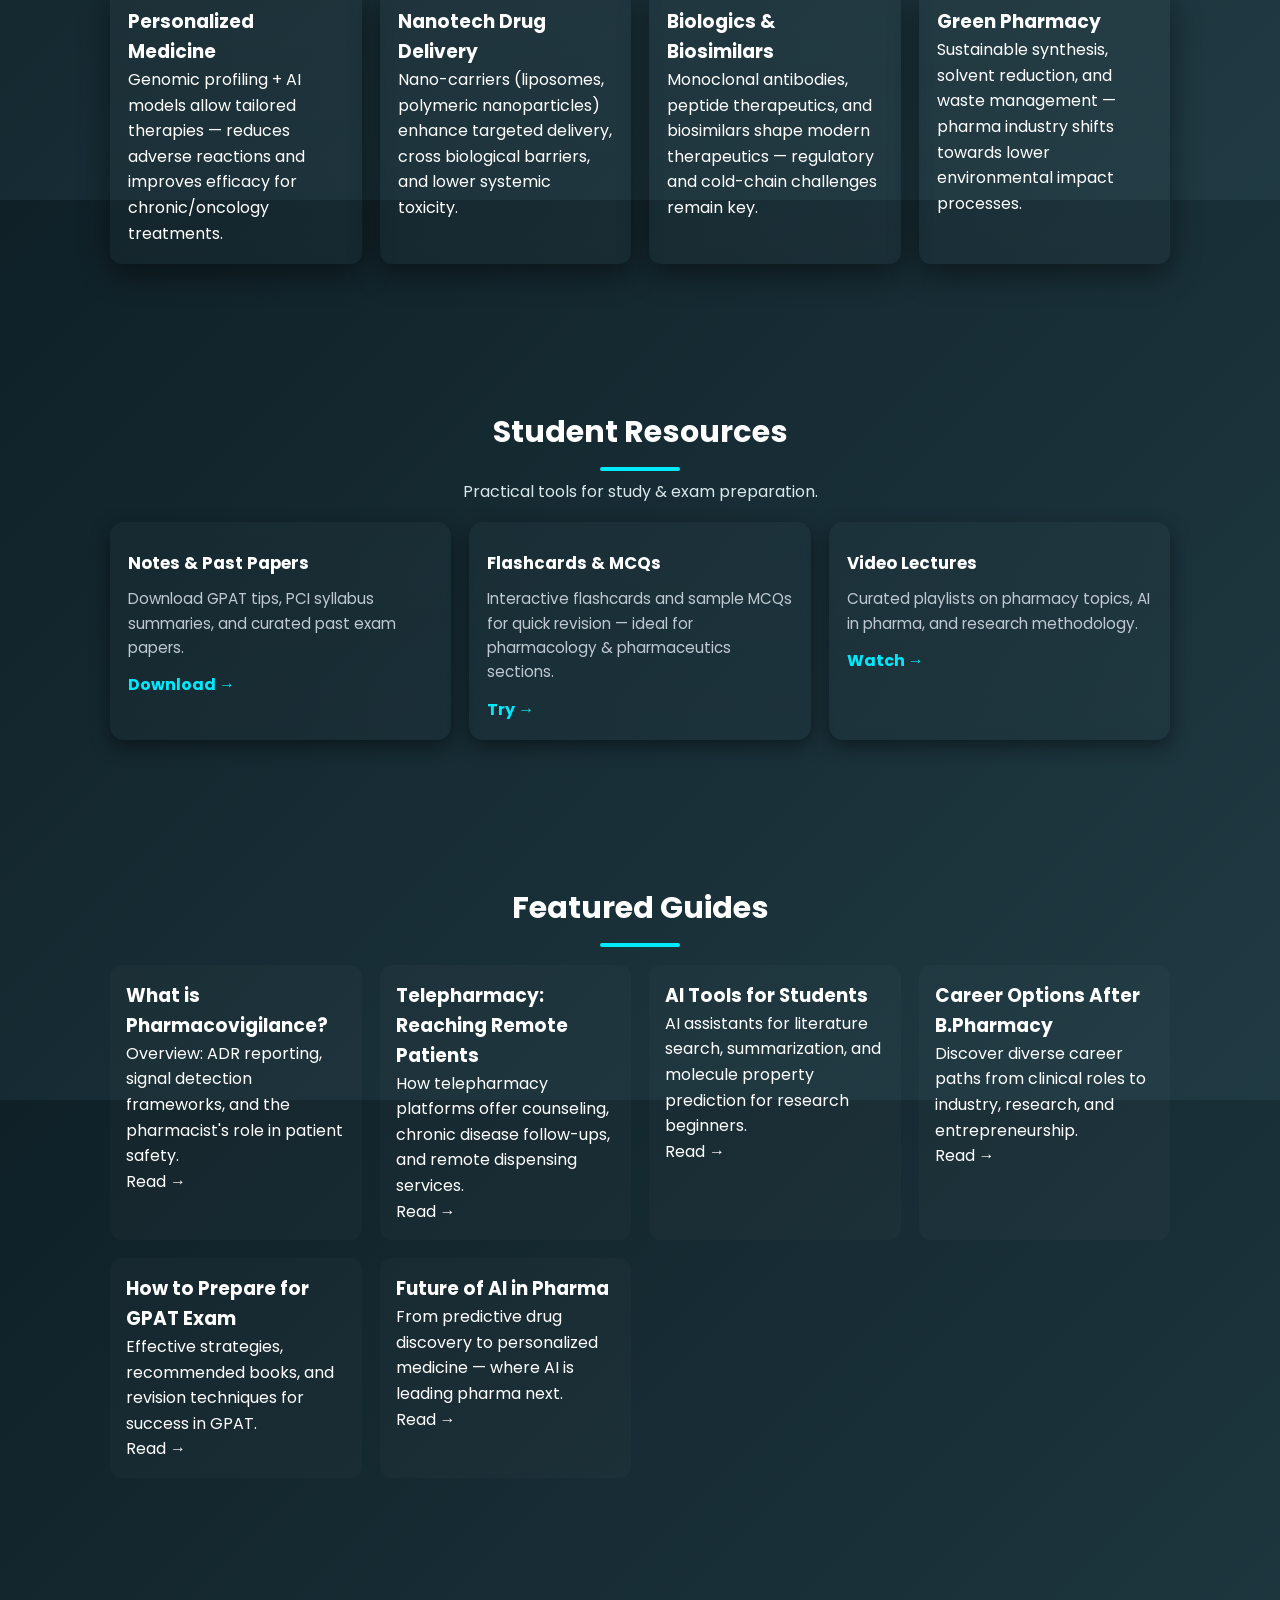
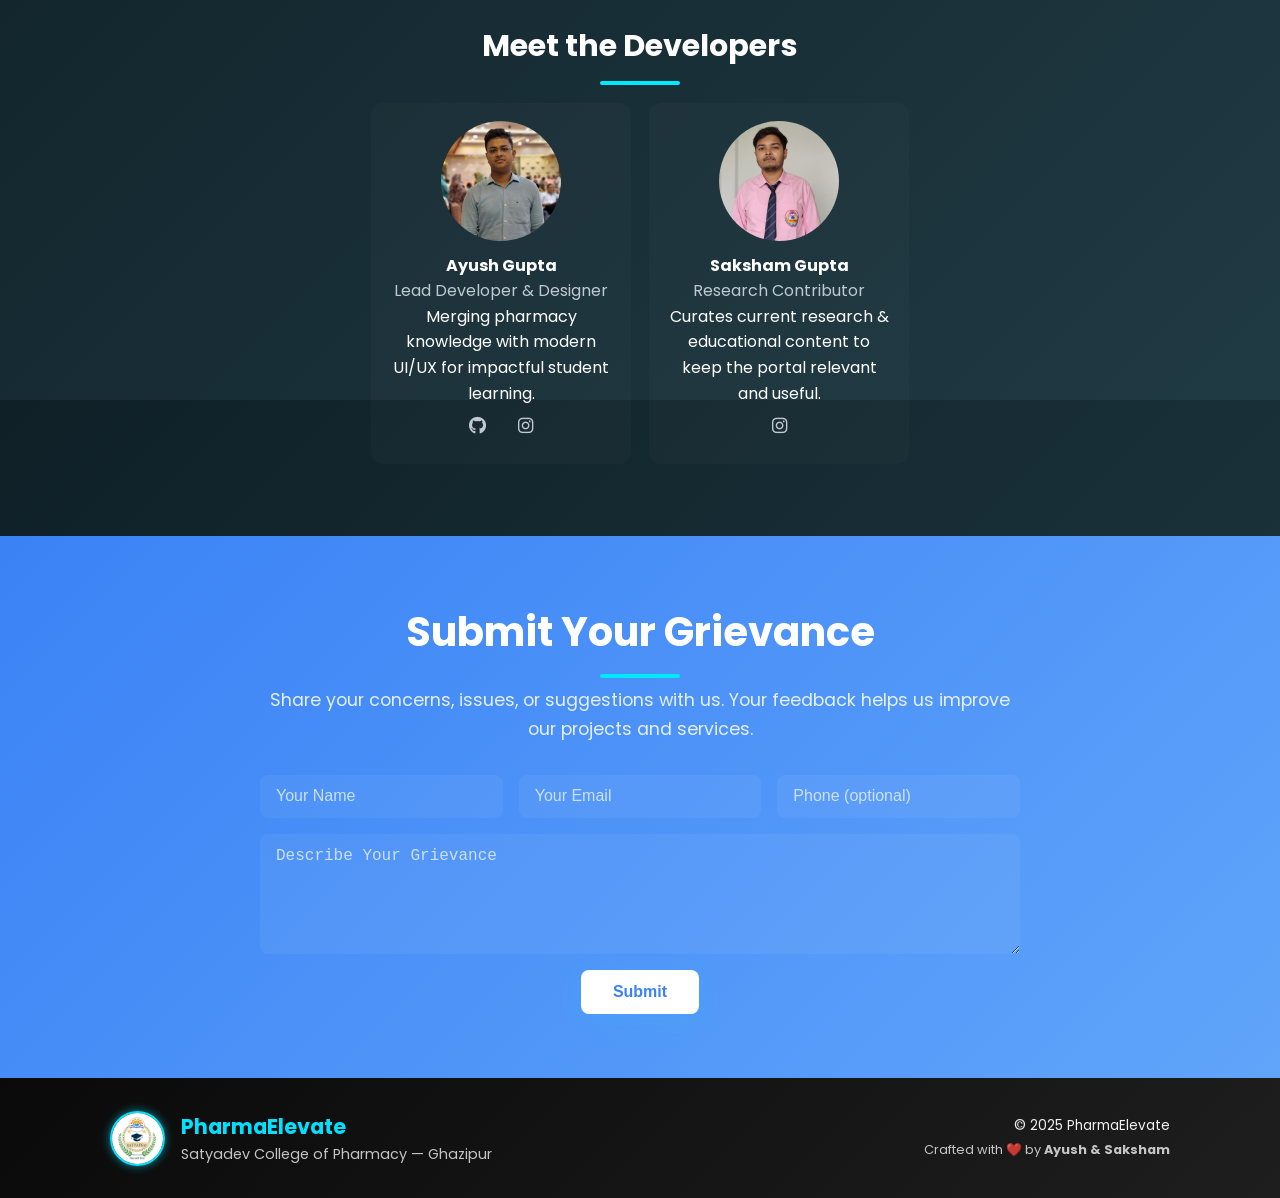
==== commit b3ea32b0: "Update index.html" ====
--- a/index.html
+++ b/index.html
@@ -342,7 +342,7 @@
     <!-- Right -->
     <div class="footer-right">
       <p class="copyright">© 2025 PharmaElevate</p>
-      <p class="dev-credit">Crafted with ❤️ by <strong>Ayush</strong></p>
+      <p class="dev-credit">Crafted with ❤️ by <strong>Ayush & Saksham</strong></p>
     </div>
 
   </div>
